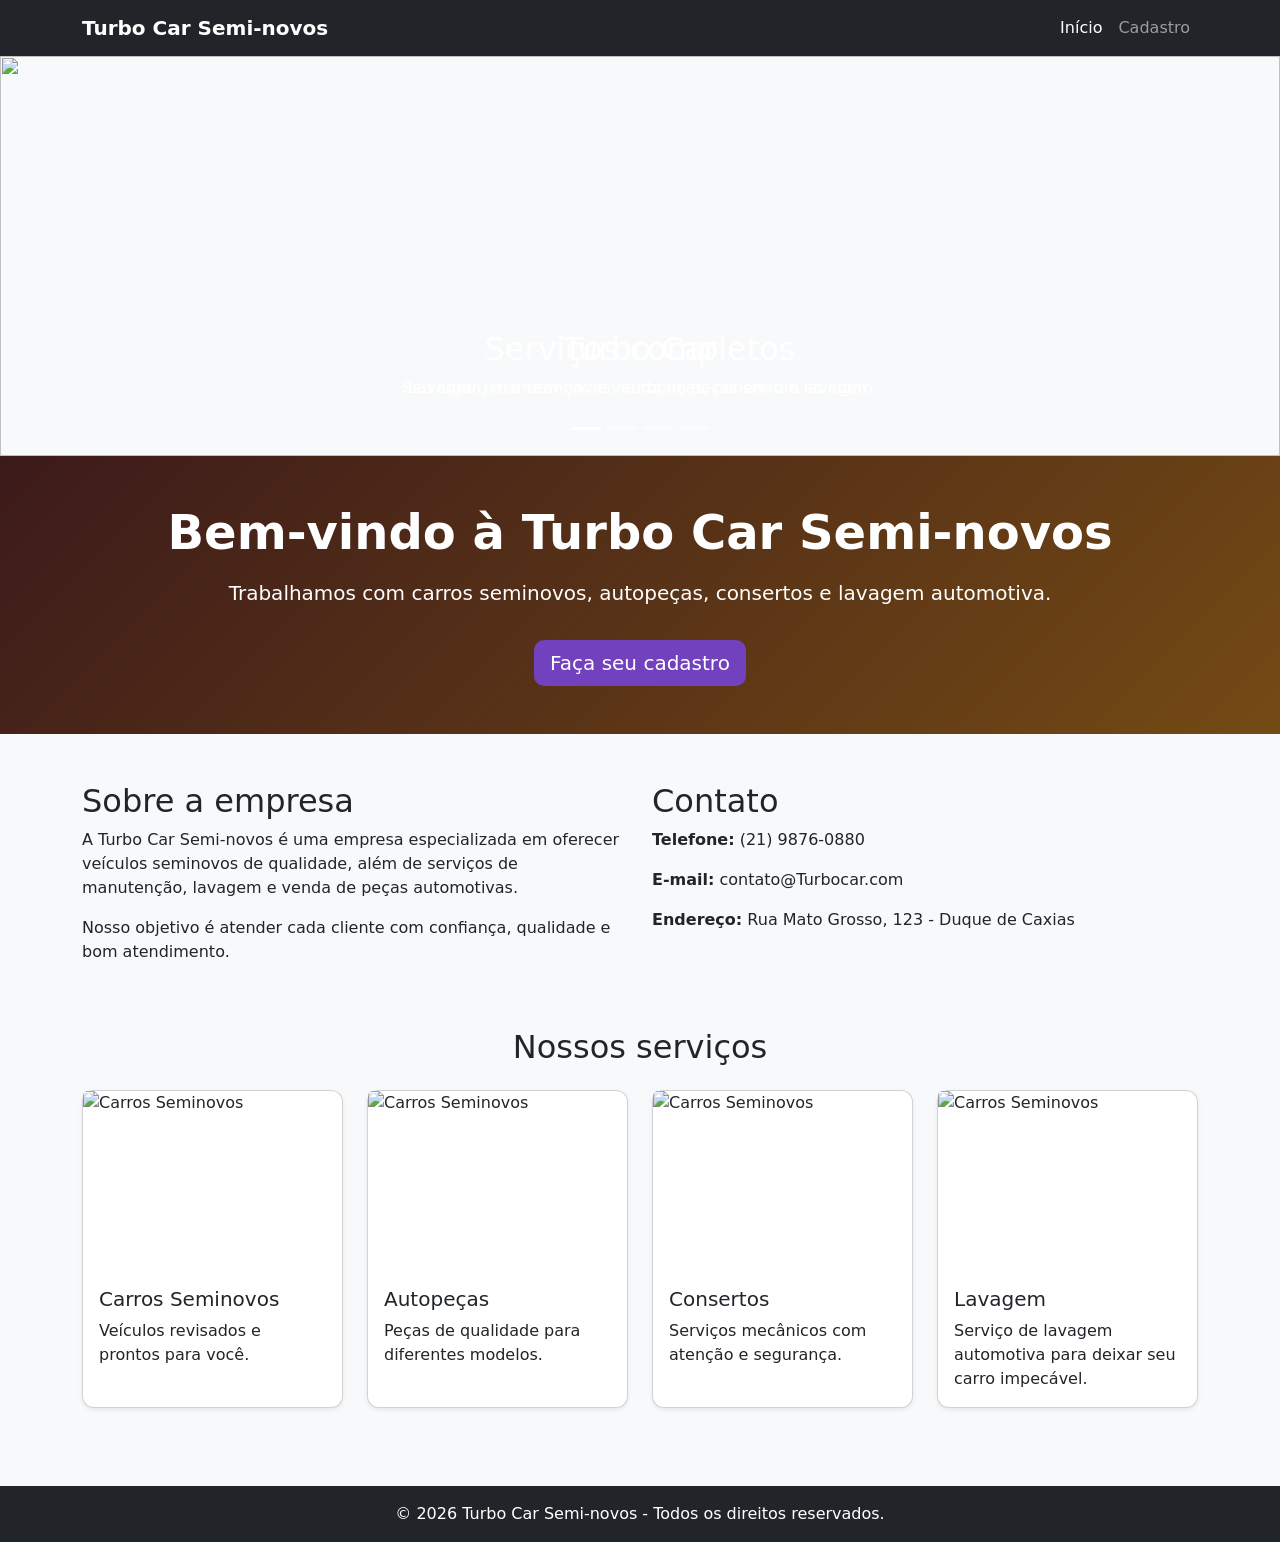
==== index.html @ 212078bf "Add files via upload" ====
<!doctype html>
<html lang="pt-BR">
<head>
  <meta charset="UTF-8">
  <meta name="viewport" content="width=device-width, initial-scale=1">
  <title>Turbo Car Semi-novos</title>

  <!-- Bootstrap CSS -->
  <link href="https://cdn.jsdelivr.net/npm/bootstrap@5.3.8/dist/css/bootstrap.min.css" rel="stylesheet">

  <!-- Seu CSS -->
  <link rel="stylesheet" href="style.css">
</head>
<body>

  <!-- Navbar -->
  <nav class="navbar navbar-expand-lg navbar-dark bg-dark">
    <div class="container">
      <a class="navbar-brand fw-bold" href="index.html">Turbo Car Semi-novos</a>

      <button class="navbar-toggler" type="button" data-bs-toggle="collapse" data-bs-target="#menu">
        <span class="navbar-toggler-icon"></span>
      </button>

      <div class="collapse navbar-collapse" id="menu">
        <ul class="navbar-nav ms-auto">
          <li class="nav-item">
            <a class="nav-link active" href="index.html">Início</a>
          </li>
          <li class="nav-item">
            <a class="nav-link" href="cadastro.html">Cadastro</a>
          </li>
        </ul>
      </div>
    </div>
  </nav>
<div id="carouselExample" class="carousel slide" data-bs-ride="carousel">

  <!-- Indicadores (bolinhas embaixo) -->
  <div class="carousel-indicators">
    <button type="button" data-bs-target="#carouselExample" data-bs-slide-to="0" class="active"></button>
    <button type="button" data-bs-target="#carouselExample" data-bs-slide-to="1"></button>
    <button type="button" data-bs-target="#carouselExample" data-bs-slide-to="2"></button>
    <button type="button" data-bs-target="#carouselExample" data-bs-slide-to="3"></button>
    
  </div>

  <!-- Imagens -->
  <div class="carousel-inner">

    <!-- IMAGEM 1 -->
    <div class="carousel-item active">
      <img src="img1_files/sala.png" class="d-block w-100" style="height: 400px; object-fit: cover;">
       <div class="carousel-caption">
 <h2>Turbo Car</h2>
 <p>Seu lugar para seminovos, autopeças, conserto e lavagem.</p>
 </div>
    </div>

    <!-- IMAGEM 2 -->
    <div class="carousel-item">
      <img src="img1_files/cons.png" class="d-block w-100" style="height: 400px; object-fit: cover;">
       <div class="carousel-caption">
 <h2>Atendimento de qualidade</h2>
 <p>Ambiente preparado para receber nossos clientes com conforto.</p>
 </div>
    </div>

     <!-- IMAGEM 3 -->
    <div class="carousel-item active">
      <img src="img1_files/auto.png" class="d-block w-100" style="height: 400px; object-fit: cover;">
       <div class="carousel-caption">
 <h2>Serviços completos</h2>
 <p>Lavagem, manutenção e venda de peças em um só lugar.</p>
 </div>
    </div>

    <!-- IMAGEM 4 -->
    <div class="carousel-item">
      <img src="img1_files/lav.png" class="d-block w-100" style="height: 400px; object-fit: cover;">
       <div class="carousel-caption">
 <h2>Serviço seguro</h2>
 <p>Transparência e segurança em cada negociação</p>
 </div>
    </div>

  </div>

  <!-- Setas -->
  <button class="carousel-control-prev" type="button" data-bs-target="#carouselExample" data-bs-slide="prev">
    <span class="carousel-control-prev-icon"></span>
  </button>

  <button class="carousel-control-next" type="button" data-bs-target="#carouselExample" data-bs-slide="next">
    <span class="carousel-control-next-icon"></span>
  </button>

</div>
  <!-- Apresentação -->
  <section class="hero text-center py-5">
    <div class="container">
      <h1 class="display-5 fw-bold">Bem-vindo à Turbo Car Semi-novos</h1>
      <p class="lead mt-3">
        Trabalhamos com carros seminovos, autopeças, consertos e lavagem automotiva.
      </p>
      <a href="cadastro.html" class="btn btn-primary btn-lg mt-3">Faça seu cadastro</a>
    </div>
  </section>

  <!-- Sobre a empresa -->
  <section class="container py-5">
    <div class="row">
      <div class="col-md-6">
        <h2>Sobre a empresa</h2>
        <p>
          A Turbo Car Semi-novos é uma empresa especializada em oferecer
          veículos seminovos de qualidade, além de serviços de manutenção,
          lavagem e venda de peças automotivas.
        </p>
        <p>
          Nosso objetivo é atender cada cliente com confiança, qualidade e bom atendimento.
        </p>
      </div>

      <div class="col-md-6">
        <h2>Contato</h2>
        <p><strong>Telefone:</strong> (21) 9876-0880</p>
        <p><strong>E-mail:</strong> contato@Turbocar.com</p>
        <p><strong>Endereço:</strong> Rua Mato Grosso, 123 - Duque de Caxias</p>
      </div>
    </div>
  </section>

  <!-- Serviços -->
  <section class="container pb-5">
    <h2 class="text-center mb-4">Nossos serviços</h2>

    <div class="row g-4">
      <div class="col-md-6 col-lg-3">
        <div class="card h-100 shadow-sm">
           <!-- IMAGEM -->
 <img src="img1_files/img1.webp" class="card-img-top" alt="Carros Seminovos">

 <div class="card-body">
 <h5 class="card-title">Carros Seminovos</h5>
 <p class="card-text">Veículos revisados e prontos para você.</p>
 </div>

 </div>
</div>

      <div class="col-md-6 col-lg-3">
        <div class="card h-100 shadow-sm">
          <!-- IMAGEM -->
 <img src="img1_files/img2.jpg" class="card-img-top" alt="Carros Seminovos">

 <div class="card-body">
 <h5 class="card-title">Autopeças</h5>
 <p class="card-text">Peças de qualidade para diferentes modelos.</p>
 </div>

 </div>
</div>

      <div class="col-md-6 col-lg-3">
        <div class="card h-100 shadow-sm">
           <!-- IMAGEM -->
 <img src="img1_files/img4.webp" class="card-img-top" alt="Carros Seminovos">

 <div class="card-body">
 <h5 class="card-title">Consertos</h5>
 <p class="card-text">Serviços mecânicos com atenção e segurança.</p>
 </div>

 </div>
</div>

      <div class="col-md-6 col-lg-3">
        <div class="card h-100 shadow-sm">
          <!-- IMAGEM -->
 <img src="img1_files/img3.webp" class="card-img-top" alt="Carros Seminovos">

 <div class="card-body">
 <h5 class="card-title">Lavagem</h5>
 <p class="card-text">Serviço de lavagem automotiva para deixar seu carro impecável.</p>
 </div>

 </div>
</div>
    </div>
  </section>

  <!-- Rodapé -->
  <footer class="bg-dark text-white text-center py-3">
    <p class="mb-0">© 2026 Turbo Car Semi-novos - Todos os direitos reservados.</p>
  </footer>

  <!-- Bootstrap JS -->
  <script src="https://cdn.jsdelivr.net/npm/bootstrap@5.3.8/dist/js/bootstrap.bundle.min.js"></script>
</body>
</html>
---- style.css ----
body {
  background-color: #f8f9fa;
}

.hero {
  background: linear-gradient(135deg, #3c1a1a, #744a14);
  color: rgb(255, 255, 255);
}

h1, h2, h5 {
  font-family: system-ui, -apple-system, BlinkMacSystemFont, 'Segoe UI', Roboto, Oxygen, Ubuntu, Cantarell, 'Open Sans', 'Helvetica Neue', sans-serif;
}

.card {
  border-radius: 12px;
}

.btn-primary {
  border-radius: 10px;
}

footer {
  margin-top: 30px;
}

.card-img-top {
  height: 180px;
  object-fit: cover;
}

.btn-primary {
  background-color: #7241bd;
  border: none;
}

.btn-primary:hover {
  background-color: #1a054e;
}
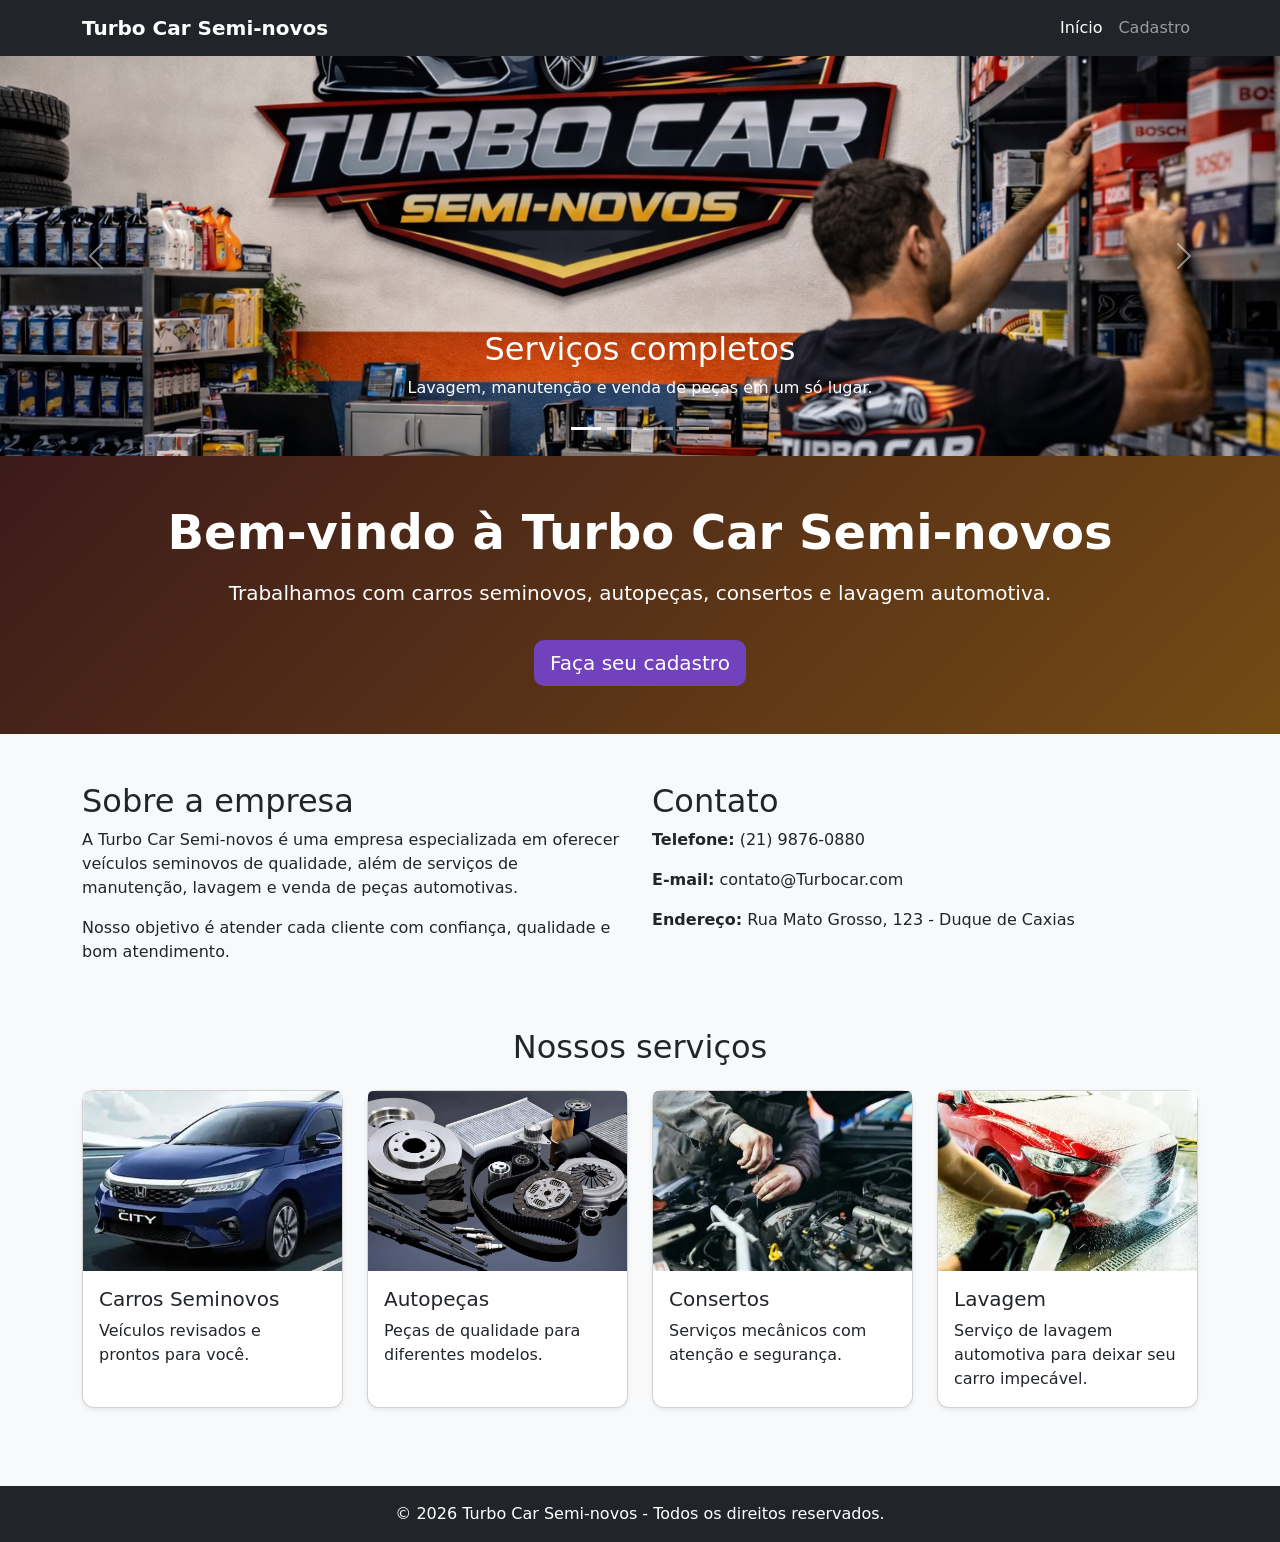
==== commit b9b95655: "Add files via upload" ====
--- a/index.html
+++ b/index.html
@@ -50,7 +50,7 @@
 
     <!-- IMAGEM 1 -->
     <div class="carousel-item active">
-      <img src="img1_files/sala.png" class="d-block w-100" style="height: 400px; object-fit: cover;">
+      <img src="imagens/sala.png" class="d-block w-100" style="height: 400px; object-fit: cover;">
        <div class="carousel-caption">
  <h2>Turbo Car</h2>
  <p>Seu lugar para seminovos, autopeças, conserto e lavagem.</p>
@@ -59,7 +59,7 @@
 
     <!-- IMAGEM 2 -->
     <div class="carousel-item">
-      <img src="img1_files/cons.png" class="d-block w-100" style="height: 400px; object-fit: cover;">
+      <img src="imagens/cons.png" class="d-block w-100" style="height: 400px; object-fit: cover;">
        <div class="carousel-caption">
  <h2>Atendimento de qualidade</h2>
  <p>Ambiente preparado para receber nossos clientes com conforto.</p>
@@ -68,7 +68,7 @@
 
      <!-- IMAGEM 3 -->
     <div class="carousel-item active">
-      <img src="img1_files/auto.png" class="d-block w-100" style="height: 400px; object-fit: cover;">
+      <img src="imagens/auto.png" class="d-block w-100" style="height: 400px; object-fit: cover;">
        <div class="carousel-caption">
  <h2>Serviços completos</h2>
  <p>Lavagem, manutenção e venda de peças em um só lugar.</p>
@@ -77,7 +77,7 @@
 
     <!-- IMAGEM 4 -->
     <div class="carousel-item">
-      <img src="img1_files/lav.png" class="d-block w-100" style="height: 400px; object-fit: cover;">
+      <img src="imagens/lav.png" class="d-block w-100" style="height: 400px; object-fit: cover;">
        <div class="carousel-caption">
  <h2>Serviço seguro</h2>
  <p>Transparência e segurança em cada negociação</p>
@@ -139,7 +139,7 @@
       <div class="col-md-6 col-lg-3">
         <div class="card h-100 shadow-sm">
            <!-- IMAGEM -->
- <img src="img1_files/img1.webp" class="card-img-top" alt="Carros Seminovos">
+ <img src="imagens/img1.webp" class="card-img-top" alt="Carros Seminovos">
 
  <div class="card-body">
  <h5 class="card-title">Carros Seminovos</h5>
@@ -152,7 +152,7 @@
       <div class="col-md-6 col-lg-3">
         <div class="card h-100 shadow-sm">
           <!-- IMAGEM -->
- <img src="img1_files/img2.jpg" class="card-img-top" alt="Carros Seminovos">
+ <img src="imagens/img2.jpg" class="card-img-top" alt="Carros Seminovos">
 
  <div class="card-body">
  <h5 class="card-title">Autopeças</h5>
@@ -165,7 +165,7 @@
       <div class="col-md-6 col-lg-3">
         <div class="card h-100 shadow-sm">
            <!-- IMAGEM -->
- <img src="img1_files/img4.webp" class="card-img-top" alt="Carros Seminovos">
+ <img src="imagens/img4.webp" class="card-img-top" alt="Carros Seminovos">
 
  <div class="card-body">
  <h5 class="card-title">Consertos</h5>
@@ -178,7 +178,7 @@
       <div class="col-md-6 col-lg-3">
         <div class="card h-100 shadow-sm">
           <!-- IMAGEM -->
- <img src="img1_files/img3.webp" class="card-img-top" alt="Carros Seminovos">
+ <img src="imagens/img3.webp" class="card-img-top" alt="Carros Seminovos">
 
  <div class="card-body">
  <h5 class="card-title">Lavagem</h5>
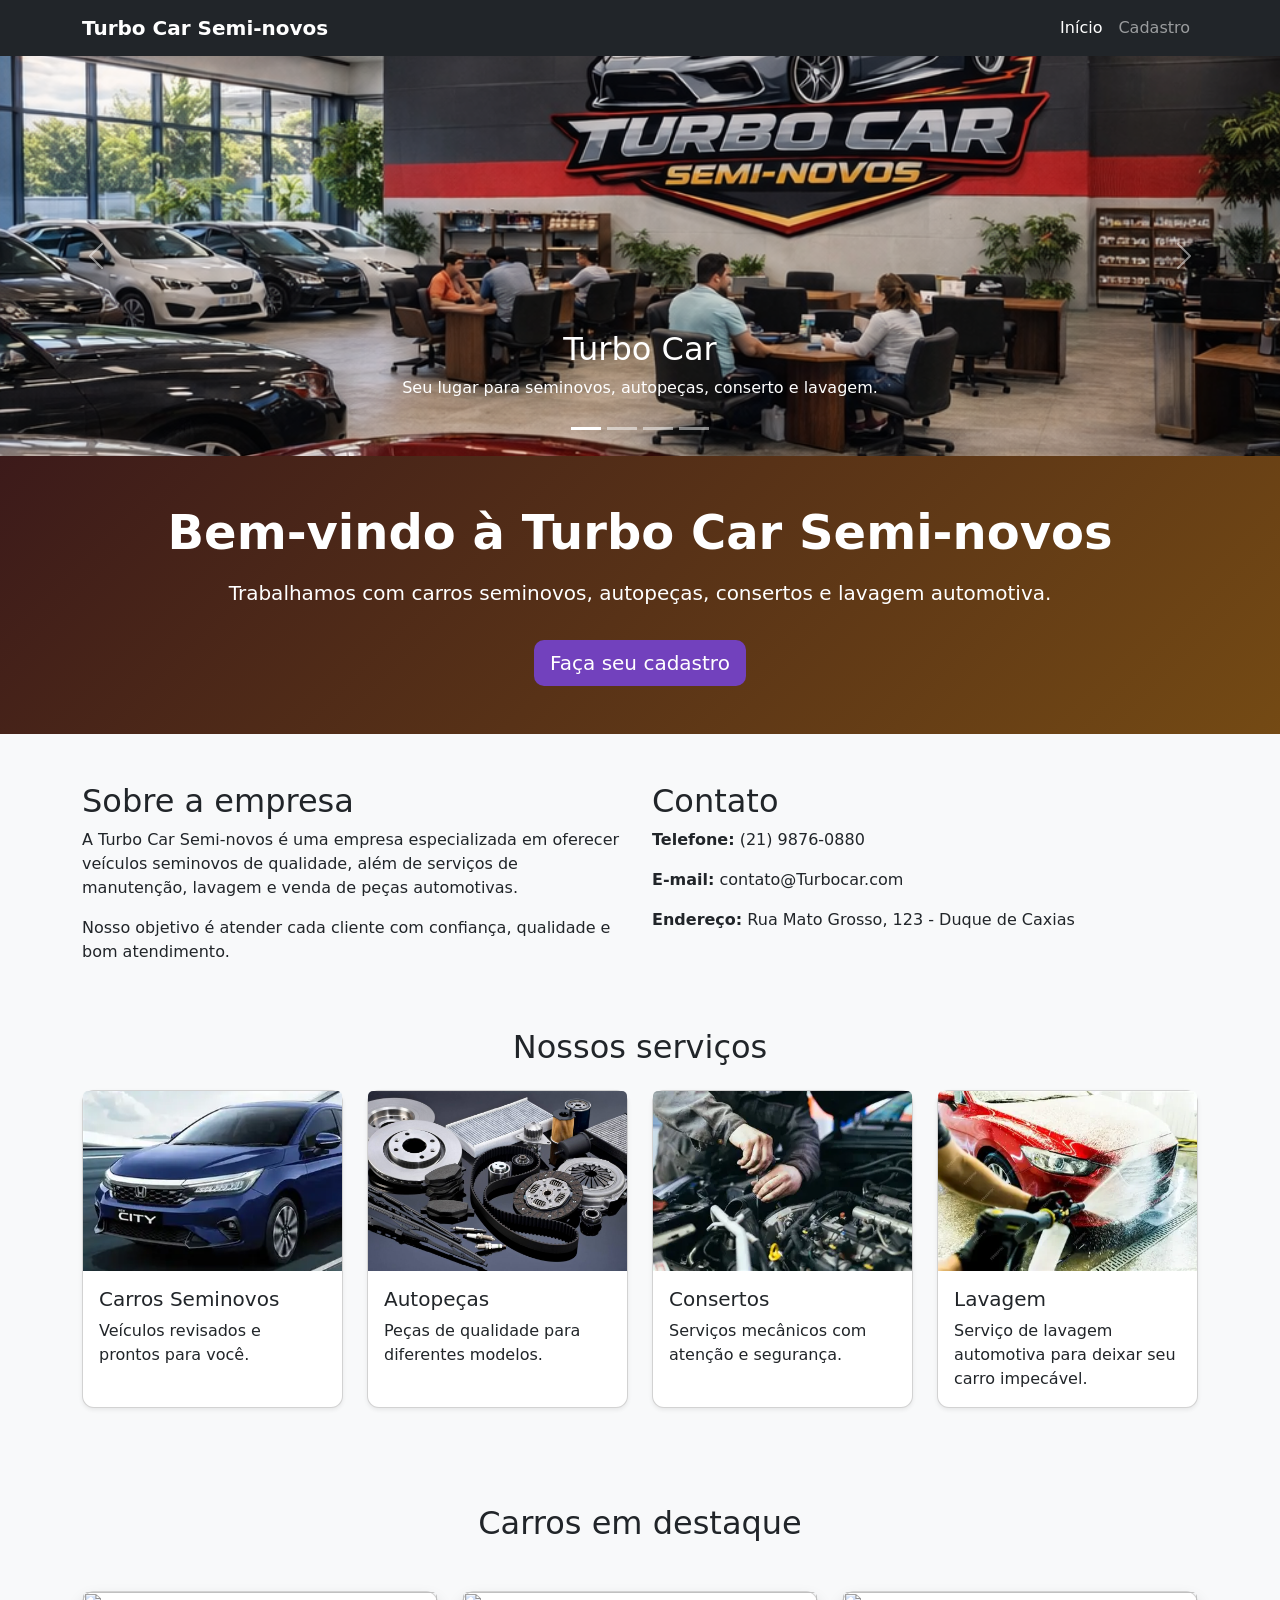
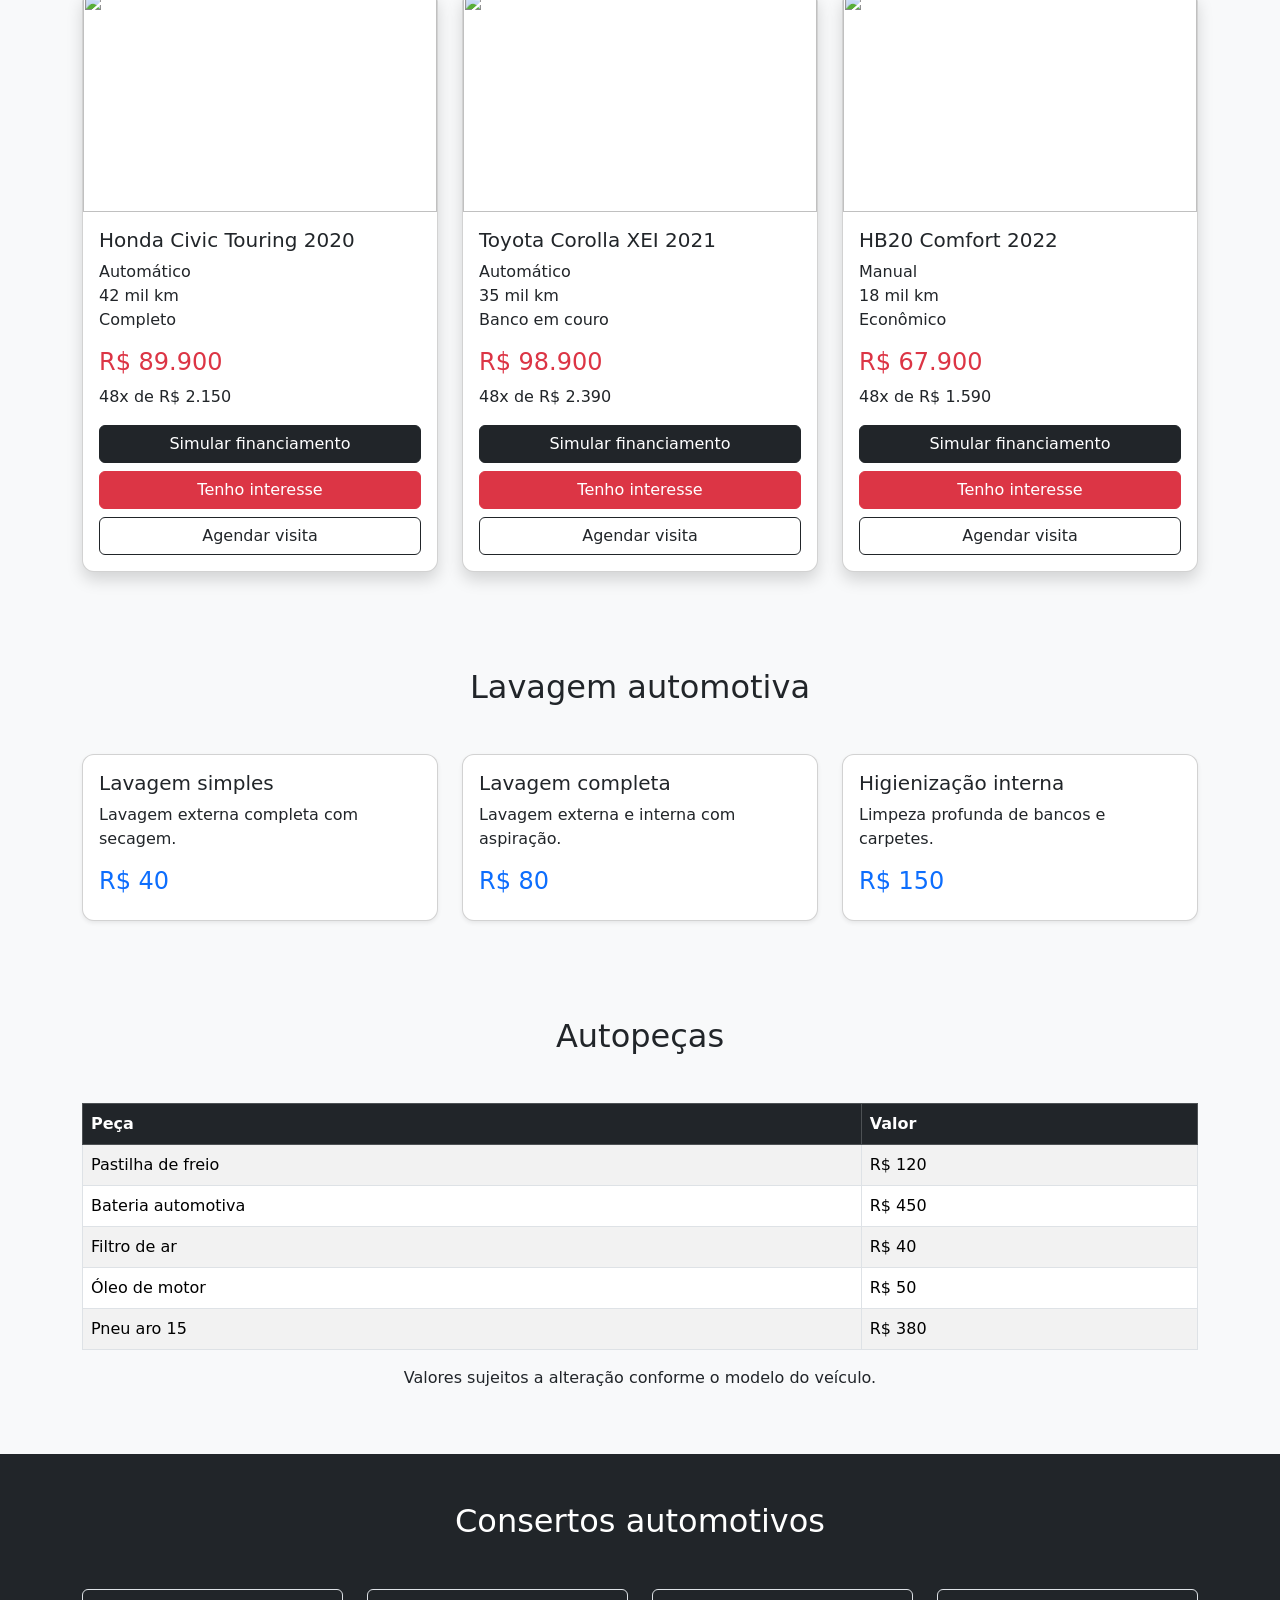
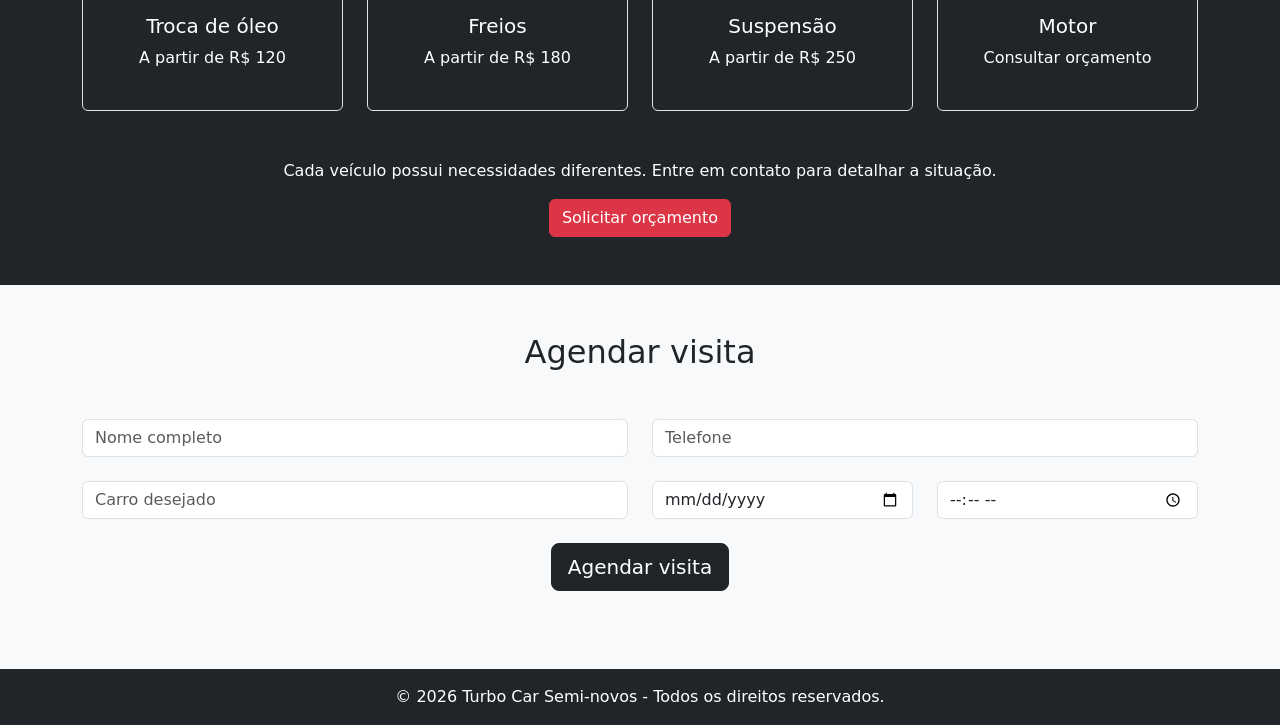
==== commit 0d65e8bf: "Add files via upload" ====
--- a/index.html
+++ b/index.html
@@ -5,6 +5,8 @@
   <meta name="viewport" content="width=device-width, initial-scale=1">
   <title>Turbo Car Semi-novos</title>
 
+  <link rel="icon" type="image/png" href="imagens/logo.png">
+
   <!-- Bootstrap CSS -->
   <link href="https://cdn.jsdelivr.net/npm/bootstrap@5.3.8/dist/css/bootstrap.min.css" rel="stylesheet">
 
@@ -16,7 +18,7 @@
   <!-- Navbar -->
   <nav class="navbar navbar-expand-lg navbar-dark bg-dark">
     <div class="container">
-      <a class="navbar-brand fw-bold" href="index.html">Turbo Car Semi-novos</a>
+      <a class="navbar-brand fw-bold" href="index.html">Turbo Car Semi-novos </a>
 
       <button class="navbar-toggler" type="button" data-bs-toggle="collapse" data-bs-target="#menu">
         <span class="navbar-toggler-icon"></span>
@@ -34,59 +36,52 @@
       </div>
     </div>
   </nav>
+
 <div id="carouselExample" class="carousel slide" data-bs-ride="carousel">
 
-  <!-- Indicadores (bolinhas embaixo) -->
   <div class="carousel-indicators">
     <button type="button" data-bs-target="#carouselExample" data-bs-slide-to="0" class="active"></button>
     <button type="button" data-bs-target="#carouselExample" data-bs-slide-to="1"></button>
     <button type="button" data-bs-target="#carouselExample" data-bs-slide-to="2"></button>
     <button type="button" data-bs-target="#carouselExample" data-bs-slide-to="3"></button>
-    
   </div>
 
-  <!-- Imagens -->
   <div class="carousel-inner">
 
-    <!-- IMAGEM 1 -->
     <div class="carousel-item active">
       <img src="imagens/sala.png" class="d-block w-100" style="height: 400px; object-fit: cover;">
-       <div class="carousel-caption">
- <h2>Turbo Car</h2>
- <p>Seu lugar para seminovos, autopeças, conserto e lavagem.</p>
- </div>
+      <div class="carousel-caption">
+        <h2>Turbo Car</h2>
+        <p>Seu lugar para seminovos, autopeças, conserto e lavagem.</p>
+      </div>
     </div>
 
-    <!-- IMAGEM 2 -->
     <div class="carousel-item">
       <img src="imagens/cons.png" class="d-block w-100" style="height: 400px; object-fit: cover;">
-       <div class="carousel-caption">
- <h2>Atendimento de qualidade</h2>
- <p>Ambiente preparado para receber nossos clientes com conforto.</p>
- </div>
+      <div class="carousel-caption">
+        <h2>Atendimento de qualidade</h2>
+        <p>Ambiente preparado para receber nossos clientes com conforto.</p>
+      </div>
     </div>
 
-     <!-- IMAGEM 3 -->
-    <div class="carousel-item active">
+    <div class="carousel-item">
       <img src="imagens/auto.png" class="d-block w-100" style="height: 400px; object-fit: cover;">
-       <div class="carousel-caption">
- <h2>Serviços completos</h2>
- <p>Lavagem, manutenção e venda de peças em um só lugar.</p>
- </div>
+      <div class="carousel-caption">
+        <h2>Serviços completos</h2>
+        <p>Lavagem, manutenção e venda de peças em um só lugar.</p>
+      </div>
     </div>
 
-    <!-- IMAGEM 4 -->
     <div class="carousel-item">
       <img src="imagens/lav.png" class="d-block w-100" style="height: 400px; object-fit: cover;">
-       <div class="carousel-caption">
- <h2>Serviço seguro</h2>
- <p>Transparência e segurança em cada negociação</p>
- </div>
+      <div class="carousel-caption">
+        <h2>Serviço seguro</h2>
+        <p>Transparência e segurança em cada negociação</p>
+      </div>
     </div>
 
   </div>
 
-  <!-- Setas -->
   <button class="carousel-control-prev" type="button" data-bs-target="#carouselExample" data-bs-slide="prev">
     <span class="carousel-control-prev-icon"></span>
   </button>
@@ -96,6 +91,7 @@
   </button>
 
 </div>
+
   <!-- Apresentação -->
   <section class="hero text-center py-5">
     <div class="container">
@@ -136,66 +132,584 @@
     <h2 class="text-center mb-4">Nossos serviços</h2>
 
     <div class="row g-4">
+
       <div class="col-md-6 col-lg-3">
-        <div class="card h-100 shadow-sm">
-           <!-- IMAGEM -->
- <img src="imagens/img1.webp" class="card-img-top" alt="Carros Seminovos">
-
- <div class="card-body">
- <h5 class="card-title">Carros Seminovos</h5>
- <p class="card-text">Veículos revisados e prontos para você.</p>
- </div>
-
- </div>
-</div>
+        <a href="#carros" class="text-decoration-none text-dark">
+          <div class="card h-100 shadow-sm">
+            <img src="imagens/img1.webp" class="card-img-top" alt="Carros Seminovos">
+            <div class="card-body">
+              <h5 class="card-title">Carros Seminovos</h5>
+              <p class="card-text">Veículos revisados e prontos para você.</p>
+            </div>
+          </div>
+        </a>
+      </div>
 
       <div class="col-md-6 col-lg-3">
-        <div class="card h-100 shadow-sm">
-          <!-- IMAGEM -->
- <img src="imagens/img2.jpg" class="card-img-top" alt="Carros Seminovos">
-
- <div class="card-body">
- <h5 class="card-title">Autopeças</h5>
- <p class="card-text">Peças de qualidade para diferentes modelos.</p>
- </div>
-
- </div>
-</div>
+        <a href="#autopecas" class="text-decoration-none text-dark">
+          <div class="card h-100 shadow-sm">
+            <img src="imagens/img2.jpg" class="card-img-top" alt="Autopeças">
+            <div class="card-body">
+              <h5 class="card-title">Autopeças</h5>
+              <p class="card-text">Peças de qualidade para diferentes modelos.</p>
+            </div>
+          </div>
+        </a>
+      </div>
 
       <div class="col-md-6 col-lg-3">
-        <div class="card h-100 shadow-sm">
-           <!-- IMAGEM -->
- <img src="imagens/img4.webp" class="card-img-top" alt="Carros Seminovos">
-
- <div class="card-body">
- <h5 class="card-title">Consertos</h5>
- <p class="card-text">Serviços mecânicos com atenção e segurança.</p>
- </div>
-
- </div>
-</div>
+        <a href="#consertos" class="text-decoration-none text-dark">
+          <div class="card h-100 shadow-sm">
+            <img src="imagens/img4.webp" class="card-img-top" alt="Consertos">
+            <div class="card-body">
+              <h5 class="card-title">Consertos</h5>
+              <p class="card-text">Serviços mecânicos com atenção e segurança.</p>
+            </div>
+          </div>
+        </a>
+      </div>
 
       <div class="col-md-6 col-lg-3">
-        <div class="card h-100 shadow-sm">
-          <!-- IMAGEM -->
- <img src="imagens/img3.webp" class="card-img-top" alt="Carros Seminovos">
-
- <div class="card-body">
- <h5 class="card-title">Lavagem</h5>
- <p class="card-text">Serviço de lavagem automotiva para deixar seu carro impecável.</p>
- </div>
-
- </div>
-</div>
+        <a href="#lavagem" class="text-decoration-none text-dark">
+          <div class="card h-100 shadow-sm">
+            <img src="imagens/img3.webp" class="card-img-top" alt="Lavagem">
+            <div class="card-body">
+              <h5 class="card-title">Lavagem</h5>
+              <p class="card-text">Serviço de lavagem automotiva para deixar seu carro impecável.</p>
+            </div>
+          </div>
+        </a>
+      </div>
+
     </div>
   </section>
+
+<!-- Catálogo de carros -->
+<section id="carros" class="container py-5">
+<h2 class="text-center mb-5">Carros em destaque</h2>
+
+<div class="row g-4">
+
+<div class="col-md-6 col-lg-4">
+<div class="card h-100 shadow">
+<img src="imagens/civic.png"
+class="card-img-top"
+style="height: 220px; object-fit: cover;">
+
+<div class="card-body">
+<h5>Honda Civic Touring 2020</h5>
+
+<p>
+Automático<br>
+42 mil km<br>
+Completo
+</p>
+
+<h4 class="text-danger">R$ 89.900</h4>
+
+<p>48x de R$ 2.150</p>
+
+<button class="btn btn-dark w-100 mb-2"
+data-bs-toggle="modal"
+data-bs-target="#financiamentoModal"
+onclick="mudarTitulo('Solicitação de financiamento')">
+Simular financiamento
+</button>
+
+<button class="btn btn-danger w-100 mb-2"
+data-bs-toggle="modal"
+data-bs-target="#financiamentoModal"
+onclick="mudarTitulo('Solicitação de financiamento')">
+Tenho interesse
+</button>
+
+<a href="#agendamento" class="btn btn-outline-dark w-100">
+Agendar visita
+</a>
+
+</div>
+</div>
+</div>
+
+<div class="col-md-6 col-lg-4">
+<div class="card h-100 shadow">
+<img src="imagens/corolla.png"
+class="card-img-top"
+style="height: 220px; object-fit: cover;">
+
+<div class="card-body">
+<h5>Toyota Corolla XEI 2021</h5>
+
+<p>
+Automático<br>
+35 mil km<br>
+Banco em couro
+</p>
+
+<h4 class="text-danger">R$ 98.900</h4>
+
+<p>48x de R$ 2.390</p>
+
+<button class="btn btn-dark w-100 mb-2"
+data-bs-toggle="modal"
+data-bs-target="#financiamentoModal"
+onclick="mudarTitulo('Solicitação de financiamento')">
+Simular financiamento
+</button>
+
+<button class="btn btn-danger w-100 mb-2"
+data-bs-toggle="modal"
+data-bs-target="#financiamentoModal"
+onclick="mudarTitulo('Solicitação de financiamento')">
+Tenho interesse
+</button>
+
+<a href="#agendamento" class="btn btn-outline-dark w-100">
+Agendar visita
+</a>
+
+</div>
+</div>
+</div>
+
+<div class="col-md-6 col-lg-4">
+<div class="card h-100 shadow">
+<img src="imagens/hb20.png"
+class="card-img-top"
+style="height: 220px; object-fit: cover;">
+
+<div class="card-body">
+<h5>HB20 Comfort 2022</h5>
+
+<p>
+Manual<br>
+18 mil km<br>
+Econômico
+</p>
+
+<h4 class="text-danger">R$ 67.900</h4>
+
+<p>48x de R$ 1.590</p>
+
+<button class="btn btn-dark w-100 mb-2"
+data-bs-toggle="modal"
+data-bs-target="#financiamentoModal"
+onclick="mudarTitulo('Solicitação de financiamento')">
+Simular financiamento
+</button>
+
+<button class="btn btn-danger w-100 mb-2"
+data-bs-toggle="modal"
+data-bs-target="#financiamentoModal"
+onclick="mudarTitulo('Solicitação de financiamento')">
+Tenho interesse
+</button>
+
+<a href="#agendamento" class="btn btn-outline-dark w-100">
+Agendar visita
+</a>
+
+</div>
+</div>
+</div>
+
+</div>
+</section>
+
+<!-- Lavagem -->
+<section id="lavagem" class="bg-light py-5">
+<div class="container">
+
+<h2 class="text-center mb-5">Lavagem automotiva</h2>
+
+<div class="row g-4">
+
+<div class="col-md-4">
+<div class="card h-100 shadow-sm">
+<div class="card-body">
+
+<h5>Lavagem simples</h5>
+
+<p>
+Lavagem externa completa com secagem.
+</p>
+
+<h4 class="text-primary">R$ 40</h4>
+
+</div>
+</div>
+</div>
+
+<div class="col-md-4">
+<div class="card h-100 shadow-sm">
+<div class="card-body">
+
+<h5>Lavagem completa</h5>
+
+<p>
+Lavagem externa e interna com aspiração.
+</p>
+
+<h4 class="text-primary">R$ 80</h4>
+
+</div>
+</div>
+</div>
+
+<div class="col-md-4">
+<div class="card h-100 shadow-sm">
+<div class="card-body">
+
+<h5>Higienização interna</h5>
+
+<p>
+Limpeza profunda de bancos e carpetes.
+</p>
+
+<h4 class="text-primary">R$ 150</h4>
+
+</div>
+</div>
+</div>
+
+</div>
+</div>
+</section>
+
+<!-- Autopeças -->
+<section id="autopecas" class="container py-5">
+
+<h2 class="text-center mb-5">Autopeças</h2>
+
+<div class="table-responsive">
+
+<table class="table table-striped table-bordered">
+
+<thead class="table-dark">
+
+<tr>
+<th>Peça</th>
+<th>Valor</th>
+</tr>
+
+</thead>
+
+<tbody>
+
+<tr>
+<td>Pastilha de freio</td>
+<td>R$ 120</td>
+</tr>
+
+<tr>
+<td>Bateria automotiva</td>
+<td>R$ 450</td>
+</tr>
+
+<tr>
+<td>Filtro de ar</td>
+<td>R$ 40</td>
+</tr>
+
+<tr>
+<td>Óleo de motor</td>
+<td>R$ 50</td>
+</tr>
+
+<tr>
+<td>Pneu aro 15</td>
+<td>R$ 380</td>
+</tr>
+
+</tbody>
+</table>
+
+</div>
+
+<p class="text-center">
+Valores sujeitos a alteração conforme o modelo do veículo.
+</p>
+
+</section>
+
+<!-- Consertos -->
+<section id="consertos" class="bg-dark text-white py-5">
+
+<div class="container">
+
+<h2 class="text-center mb-5">Consertos automotivos</h2>
+
+<div class="row text-center g-4">
+
+<div class="col-md-3">
+<div class="p-4 border rounded">
+<h5>Troca de óleo</h5>
+<p>A partir de R$ 120</p>
+</div>
+</div>
+
+<div class="col-md-3">
+<div class="p-4 border rounded">
+<h5>Freios</h5>
+<p>A partir de R$ 180</p>
+</div>
+</div>
+
+<div class="col-md-3">
+<div class="p-4 border rounded">
+<h5>Suspensão</h5>
+<p>A partir de R$ 250</p>
+</div>
+</div>
+
+<div class="col-md-3">
+<div class="p-4 border rounded">
+<h5>Motor</h5>
+<p>Consultar orçamento</p>
+</div>
+</div>
+
+</div>
+
+<div class="text-center mt-5">
+
+<p>
+Cada veículo possui necessidades diferentes.
+Entre em contato para detalhar a situação.
+</p>
+
+<button class="btn btn-danger"
+data-bs-toggle="modal"
+data-bs-target="#financiamentoModal"
+onclick="mudarTitulo('Solicitação de orçamento')">
+Solicitar orçamento
+</button>
+
+</div>
+
+</div>
+</section>
+
+<!-- Agendar visita -->
+<section id="agendamento" class="container py-5">
+
+<h2 class="text-center mb-5">Agendar visita</h2>
+
+<form id="formVisita" class="row g-4">
+<div class="col-md-6">
+<input type="text"
+class="form-control"
+placeholder="Nome completo" required>
+</div>
+
+<div class="col-md-6">
+<input type="tel"
+class="form-control"
+placeholder="Telefone" required>
+</div>
+
+<div class="col-md-6">
+<input type="text"
+class="form-control"
+placeholder="Carro desejado" required> 
+</div>
+
+<div class="col-md-3">
+<input type="date"
+class="form-control" required>
+</div>
+
+<div class="col-md-3">
+<input type="time"
+class="form-control" required>
+</div>
+
+<div class="col-12">
+
+<div id="mensagemVisita"
+class="alert alert-success d-none text-center"
+role="alert">
+
+Visita agendada com sucesso! Entraremos em contato para confirmar.
+
+</div>
+
+<div class="text-center">
+
+<button type="button"
+class="btn btn-dark btn-lg"
+onclick="agendarVisita()">
+
+Agendar visita
+
+</button>
+
+</div>
+
+</div>
+
+</form>
+
+</section>
 
   <!-- Rodapé -->
   <footer class="bg-dark text-white text-center py-3">
     <p class="mb-0">© 2026 Turbo Car Semi-novos - Todos os direitos reservados.</p>
   </footer>
 
-  <!-- Bootstrap JS -->
-  <script src="https://cdn.jsdelivr.net/npm/bootstrap@5.3.8/dist/js/bootstrap.bundle.min.js"></script>
+<!-- Modal -->
+<div class="modal fade"
+id="financiamentoModal"
+tabindex="-1">
+
+<div class="modal-dialog">
+
+<div class="modal-content">
+
+<div class="modal-header">
+
+<h5 class="modal-title" id="tituloModal">
+Solicitação de financiamento
+</h5>
+
+<button type="button"
+class="btn-close"
+data-bs-dismiss="modal">
+</button>
+
+</div>
+
+<div class="modal-body">
+<div id="mensagemSucesso" class="alert alert-success d-none" role="alert">
+Solicitação enviada com sucesso! A Turbo Car entrará em contato em breve.
+</div>
+
+<form id="formSolicitacao">
+  <div class="mb-3">
+<input type="text"
+class="form-control"
+placeholder="Nome completo" required>
+</div>
+
+<div class="mb-3">
+<input type="email"
+class="form-control"
+placeholder="E-mail" required>
+</div>
+
+<div class="mb-3">
+<input type="text"
+class="form-control"
+placeholder="CPF" required>
+</div>
+
+<div class="mb-3">
+<input type="text"
+class="form-control"
+placeholder="CEP" required>
+</div>
+
+<div class="mb-3">
+<input type="tel"
+class="form-control"
+placeholder="Telefone" required>
+</div>
+
+<div class="form-check">
+<input class="form-check-input"
+type="radio"
+name="contato">
+
+<label class="form-check-label">
+Prefiro contato via WhatsApp
+</label>
+</div>
+
+<div class="form-check mb-3">
+<input class="form-check-input"
+type="radio"
+name="contato">
+
+<label class="form-check-label">
+Prefiro contato via E-mail
+</label>
+</div>
+
+<a href="cadastro.html"
+class="btn btn-outline-primary w-100 mb-2">
+Prefiro fazer um cadastro completo
+</a>
+
+<button type="button" class="btn btn-dark w-100" onclick="enviarSolicitacao()">
+Enviar solicitação
+</button>
+
+</form>
+
+</div>
+</div>
+</div>
+</div>
+
+ <!-- Bootstrap JS -->
+<script src="https://cdn.jsdelivr.net/npm/bootstrap@5.3.8/dist/js/bootstrap.bundle.min.js"></script>
+
+<script>
+function mudarTitulo(texto){
+  document.getElementById("tituloModal").innerText = texto;
+}
+
+function enviarSolicitacao(){
+  var formulario = document.getElementById("formSolicitacao");
+
+  if(!formulario.checkValidity()){
+    formulario.reportValidity();
+    return;
+  }
+
+  document.getElementById("mensagemSucesso").classList.remove("d-none");
+
+  setTimeout(function(){
+    var modalElemento = document.getElementById("financiamentoModal");
+    var modal = bootstrap.Modal.getInstance(modalElemento);
+
+    if(modal){
+      modal.hide();
+    }
+
+    document.getElementById("mensagemSucesso").classList.add("d-none");
+    formulario.reset();
+
+    setTimeout(function(){
+      document.body.classList.remove("modal-open");
+      document.body.style.overflow = "auto";
+      document.body.style.paddingRight = "0px";
+
+      var fundos = document.querySelectorAll(".modal-backdrop");
+
+      fundos.forEach(function(fundo){
+        fundo.remove();
+      });
+    }, 500);
+
+  }, 2000);
+}
+
+function agendarVisita(){
+  var formulario = document.getElementById("formVisita");
+
+  if(!formulario.checkValidity()){
+    formulario.reportValidity();
+    return;
+  }
+
+  document.getElementById("mensagemVisita").classList.remove("d-none");
+
+  setTimeout(function(){
+    document.getElementById("mensagemVisita").classList.add("d-none");
+    formulario.reset();
+  }, 3000);
+}
+</script>
 </body>
 </html>
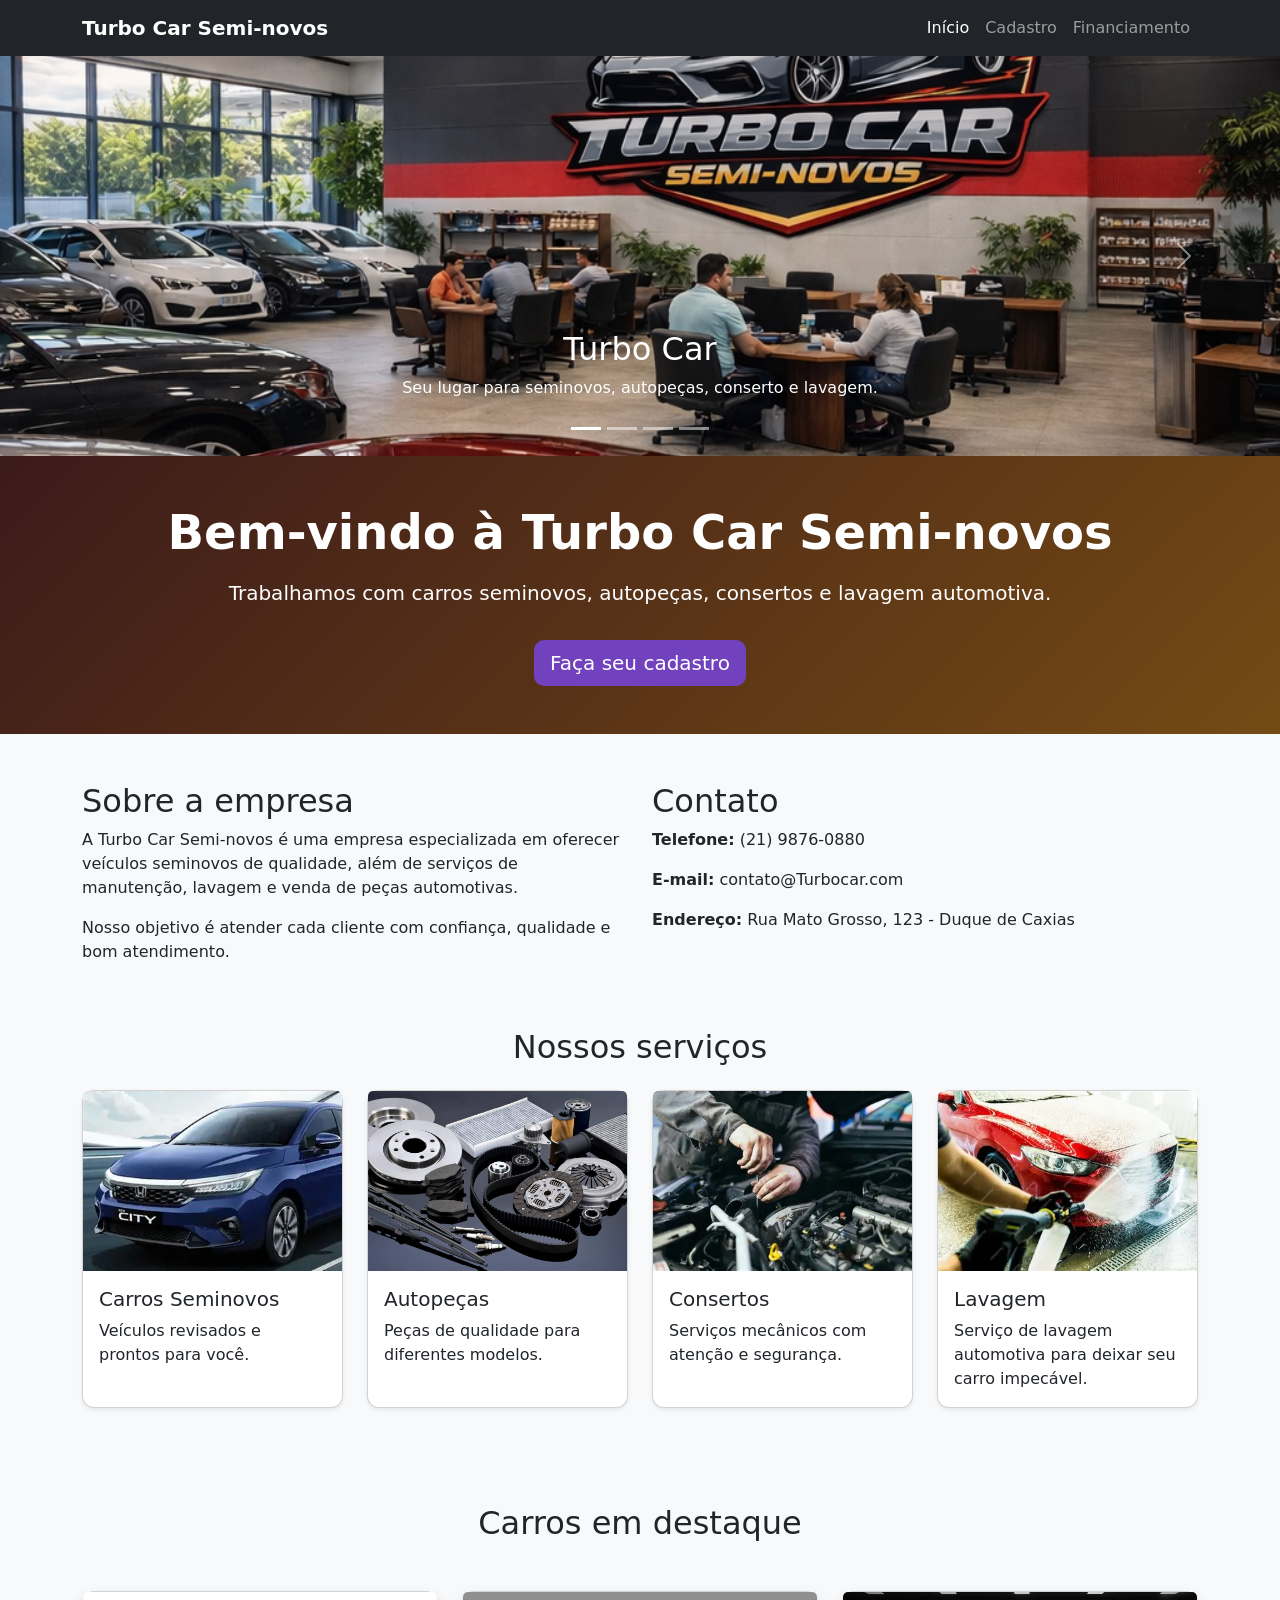
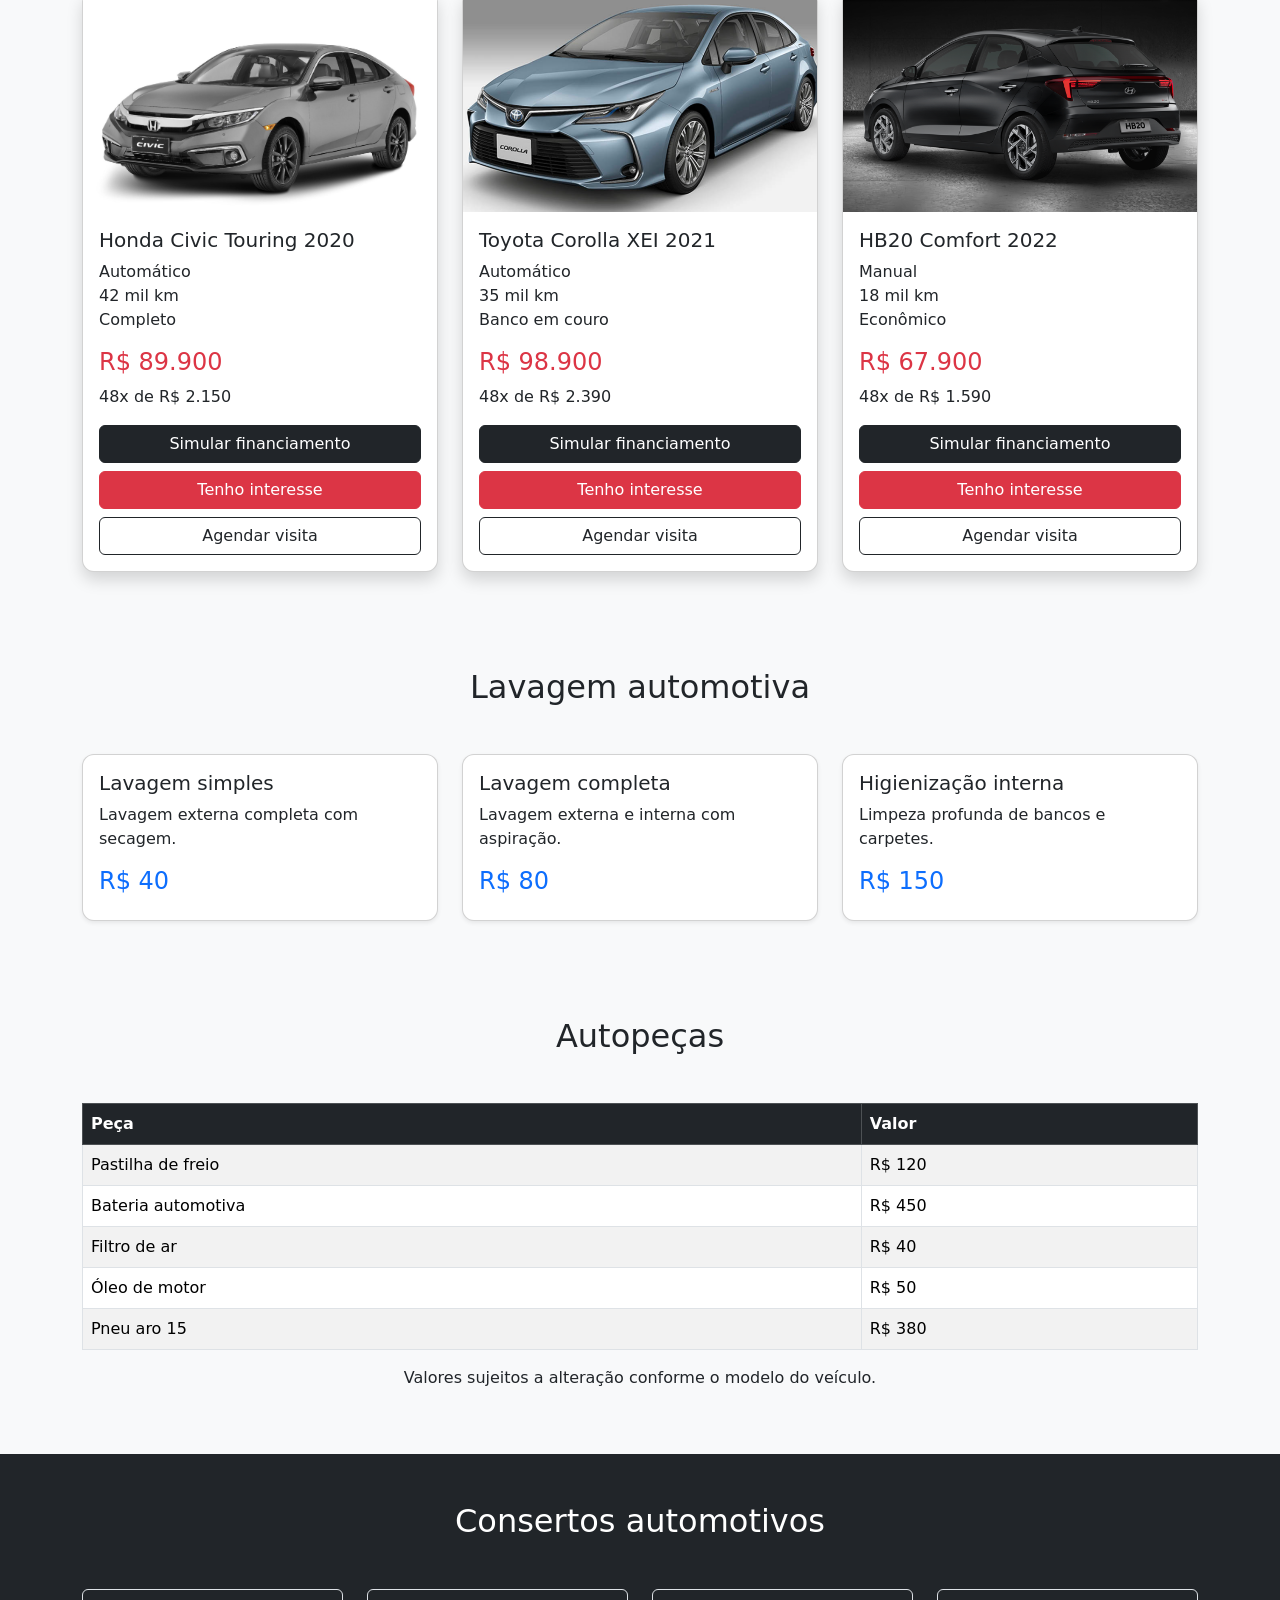
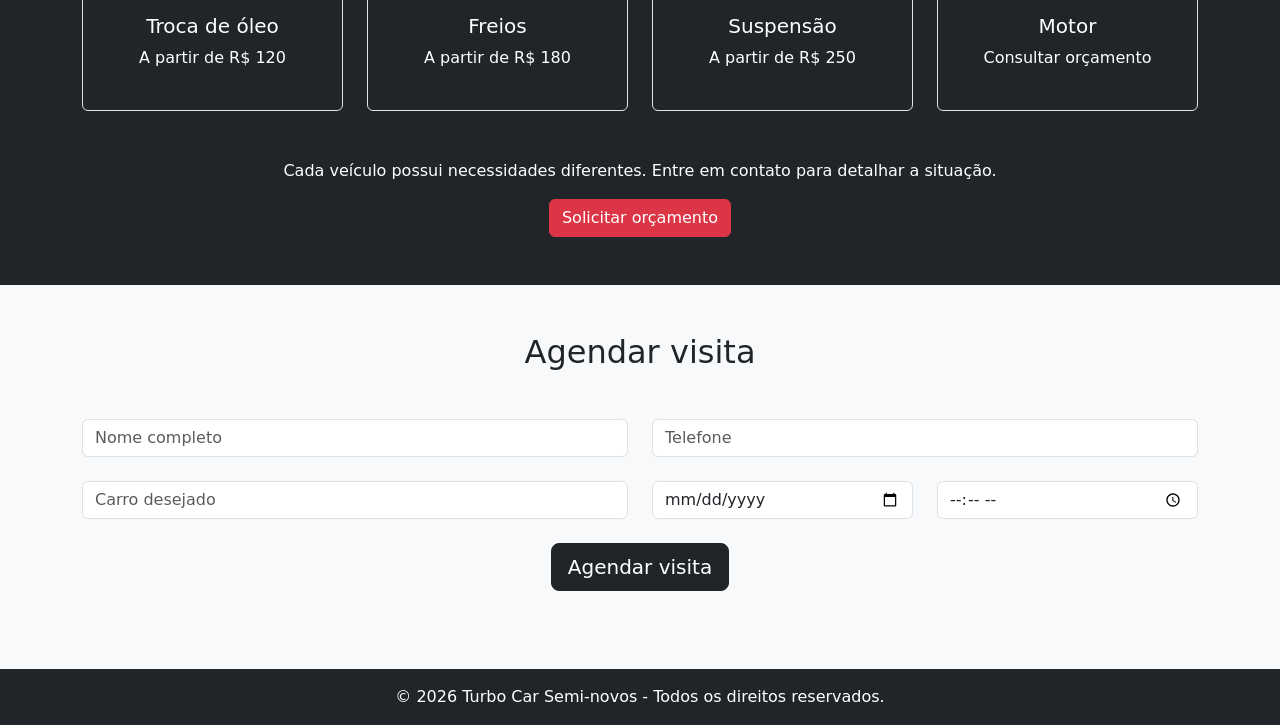
==== commit 916482b9: "Add files via upload" ====
--- a/index.html
+++ b/index.html
@@ -32,6 +32,9 @@
           <li class="nav-item">
             <a class="nav-link" href="cadastro.html">Cadastro</a>
           </li>
+          <li class="nav-item">
+    <a class="nav-link" href="financiamento.html">Financiamento</a>
+</li>
         </ul>
       </div>
     </div>
@@ -210,10 +213,8 @@
 <p>48x de R$ 2.150</p>
 
 <button class="btn btn-dark w-100 mb-2"
-data-bs-toggle="modal"
-data-bs-target="#financiamentoModal"
-onclick="mudarTitulo('Solicitação de financiamento')">
-Simular financiamento
+onclick="window.location.href='financiamento.html'">
+    Simular financiamento
 </button>
 
 <button class="btn btn-danger w-100 mb-2"
@@ -251,10 +252,8 @@
 <p>48x de R$ 2.390</p>
 
 <button class="btn btn-dark w-100 mb-2"
-data-bs-toggle="modal"
-data-bs-target="#financiamentoModal"
-onclick="mudarTitulo('Solicitação de financiamento')">
-Simular financiamento
+onclick="window.location.href='financiamento.html'">
+    Simular financiamento
 </button>
 
 <button class="btn btn-danger w-100 mb-2"
@@ -292,10 +291,8 @@
 <p>48x de R$ 1.590</p>
 
 <button class="btn btn-dark w-100 mb-2"
-data-bs-toggle="modal"
-data-bs-target="#financiamentoModal"
-onclick="mudarTitulo('Solicitação de financiamento')">
-Simular financiamento
+onclick="window.location.href='financiamento.html'">
+    Simular financiamento
 </button>
 
 <button class="btn btn-danger w-100 mb-2"
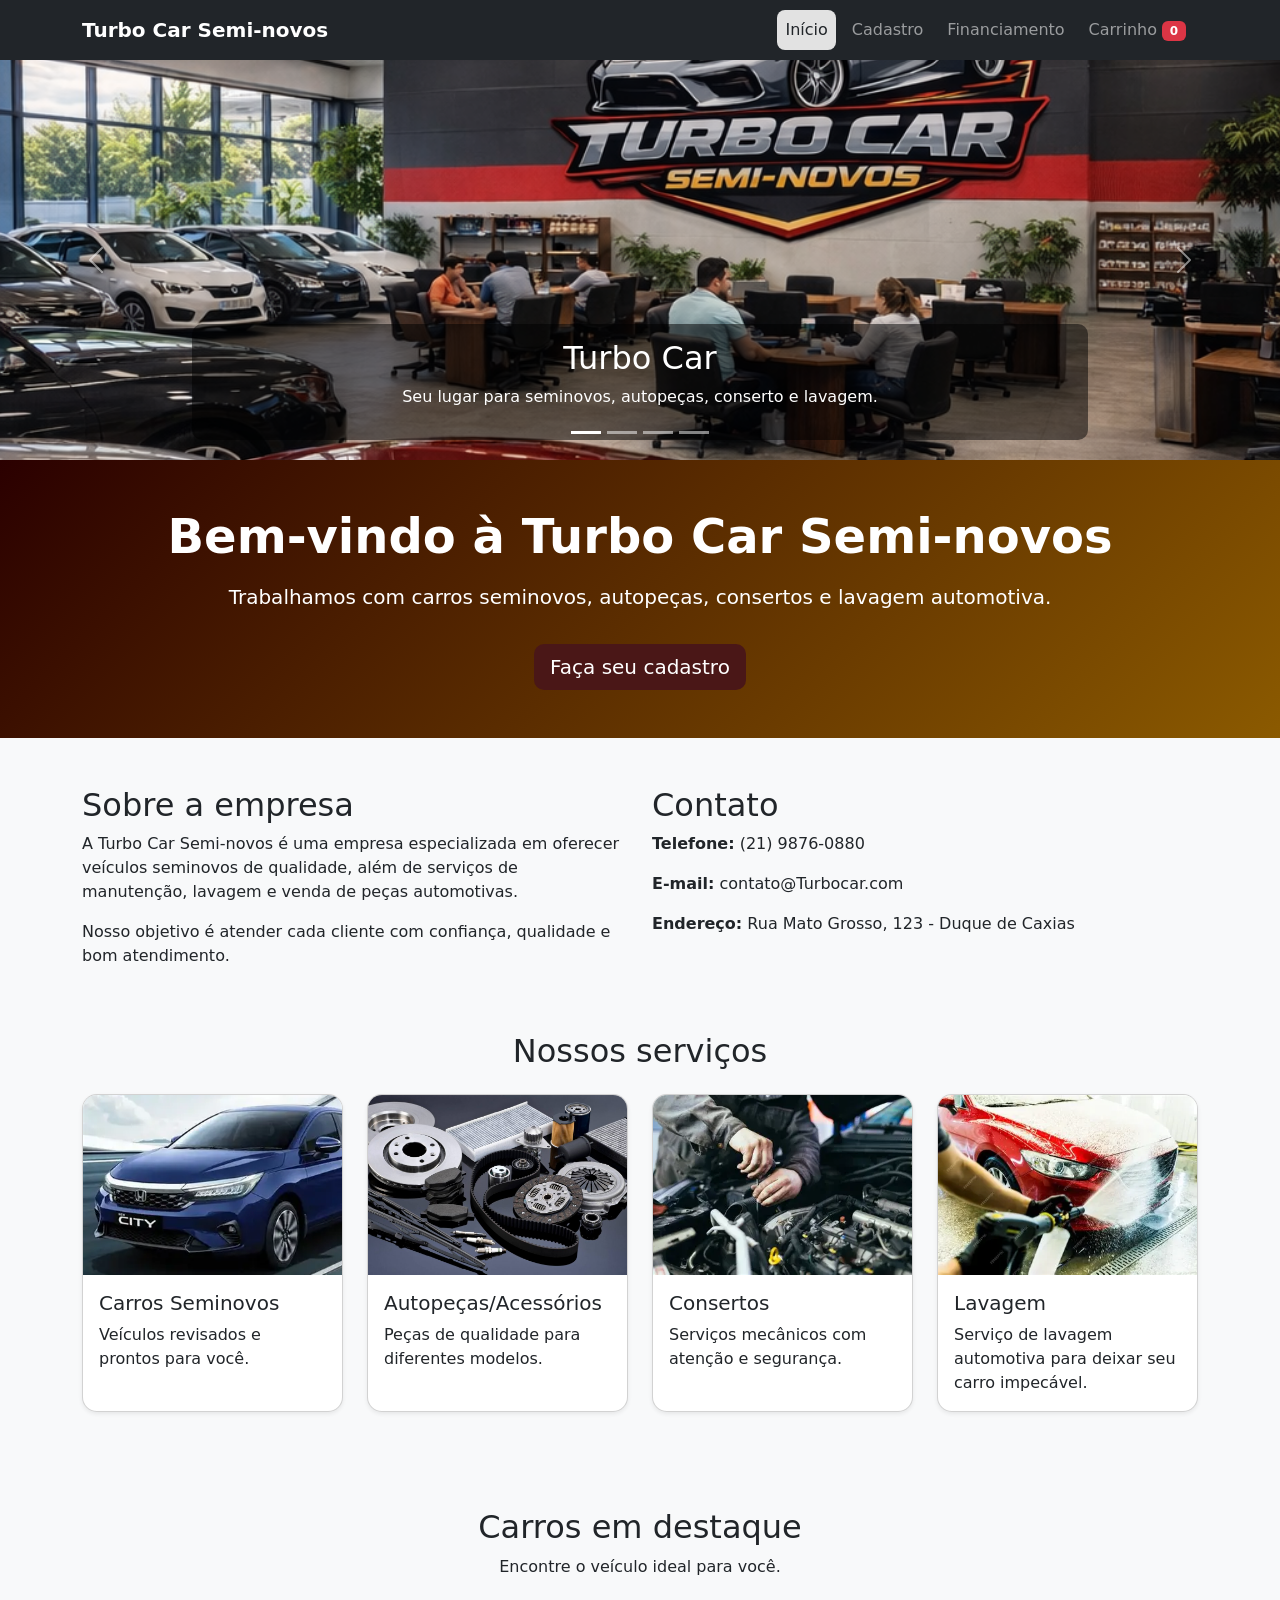
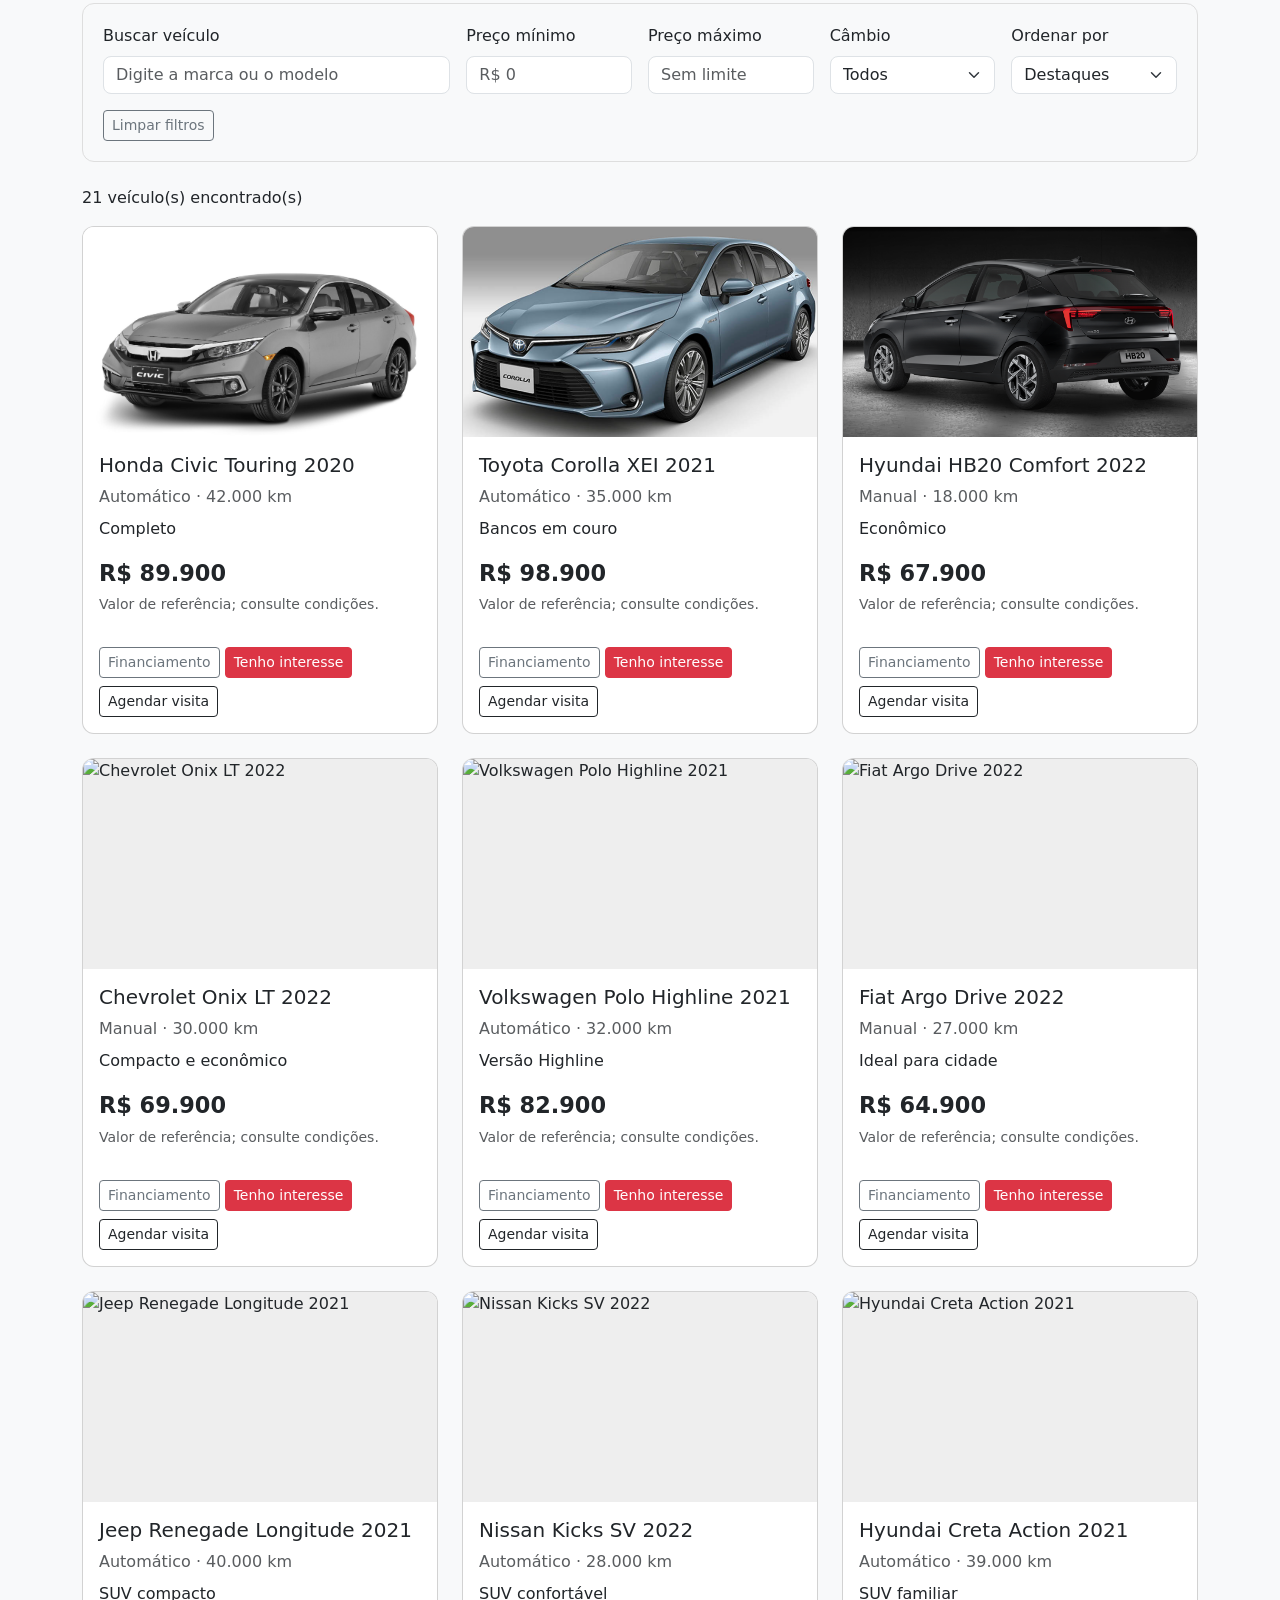
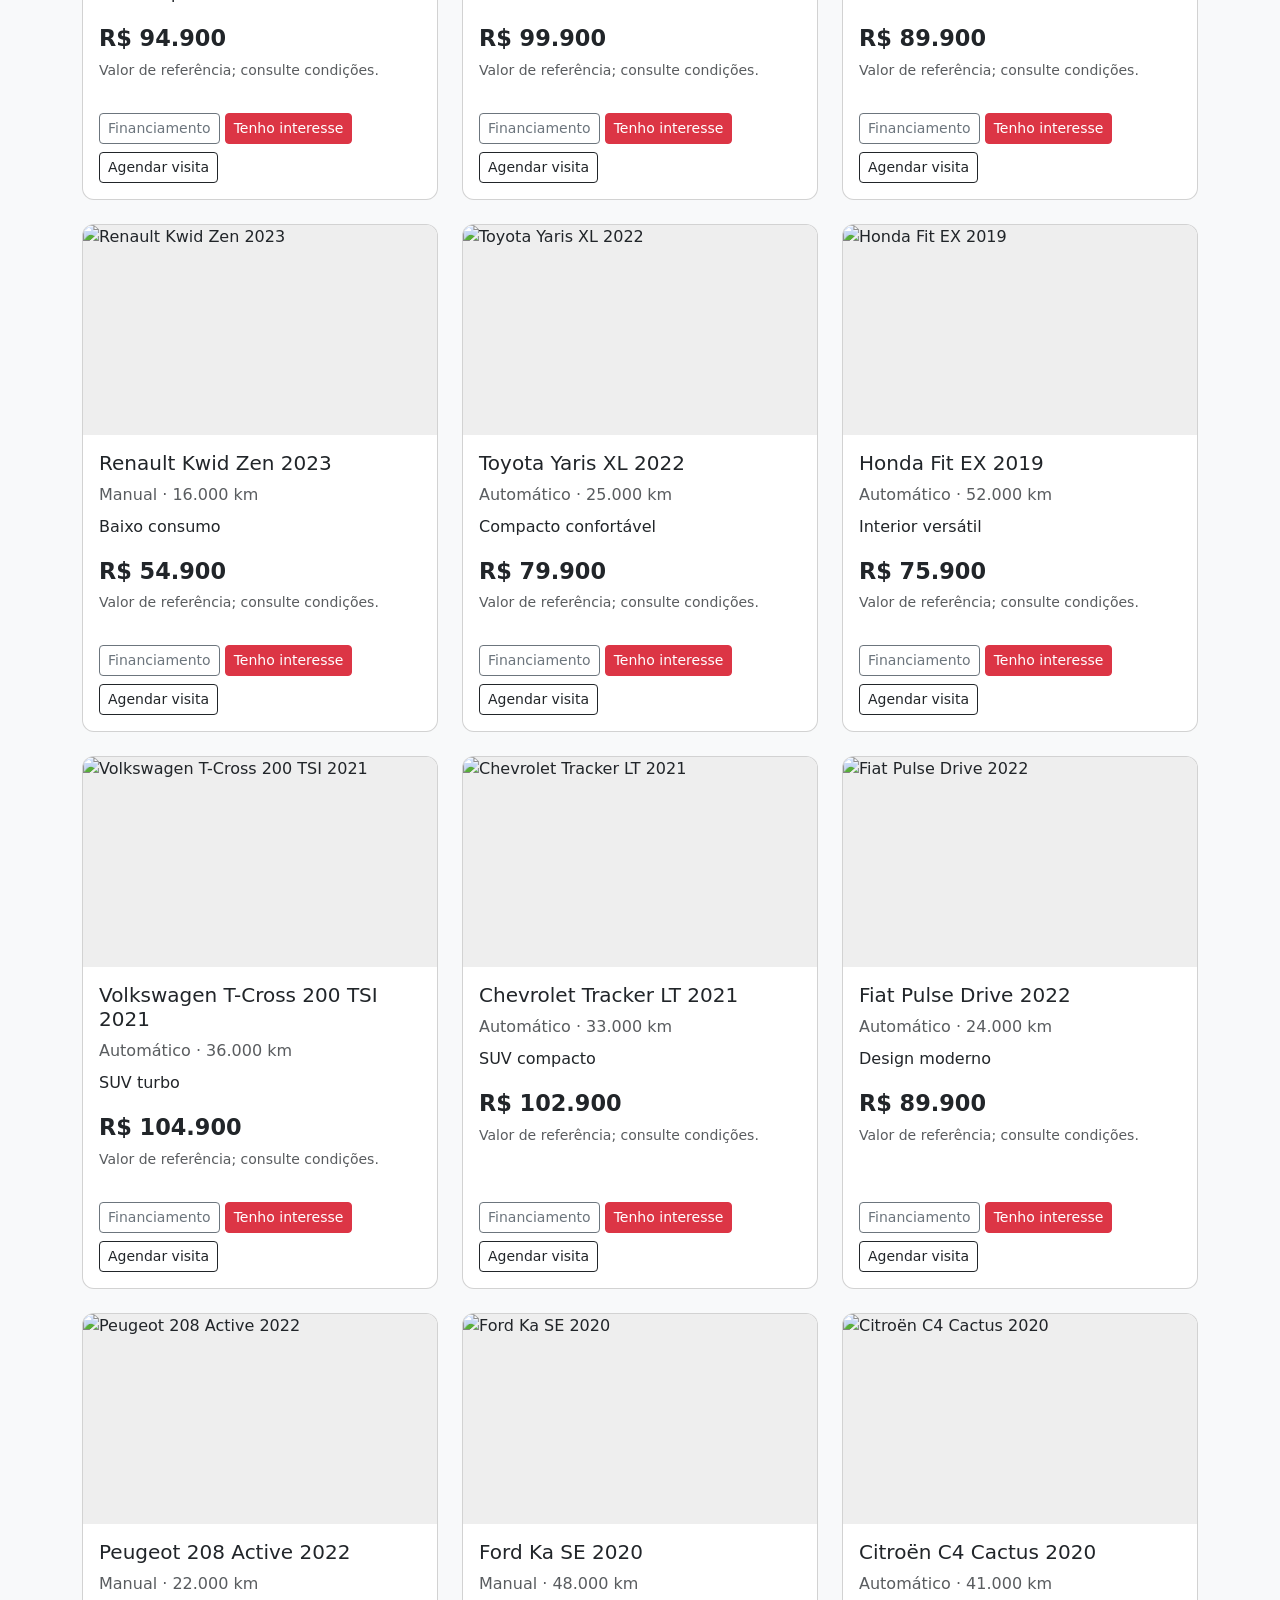
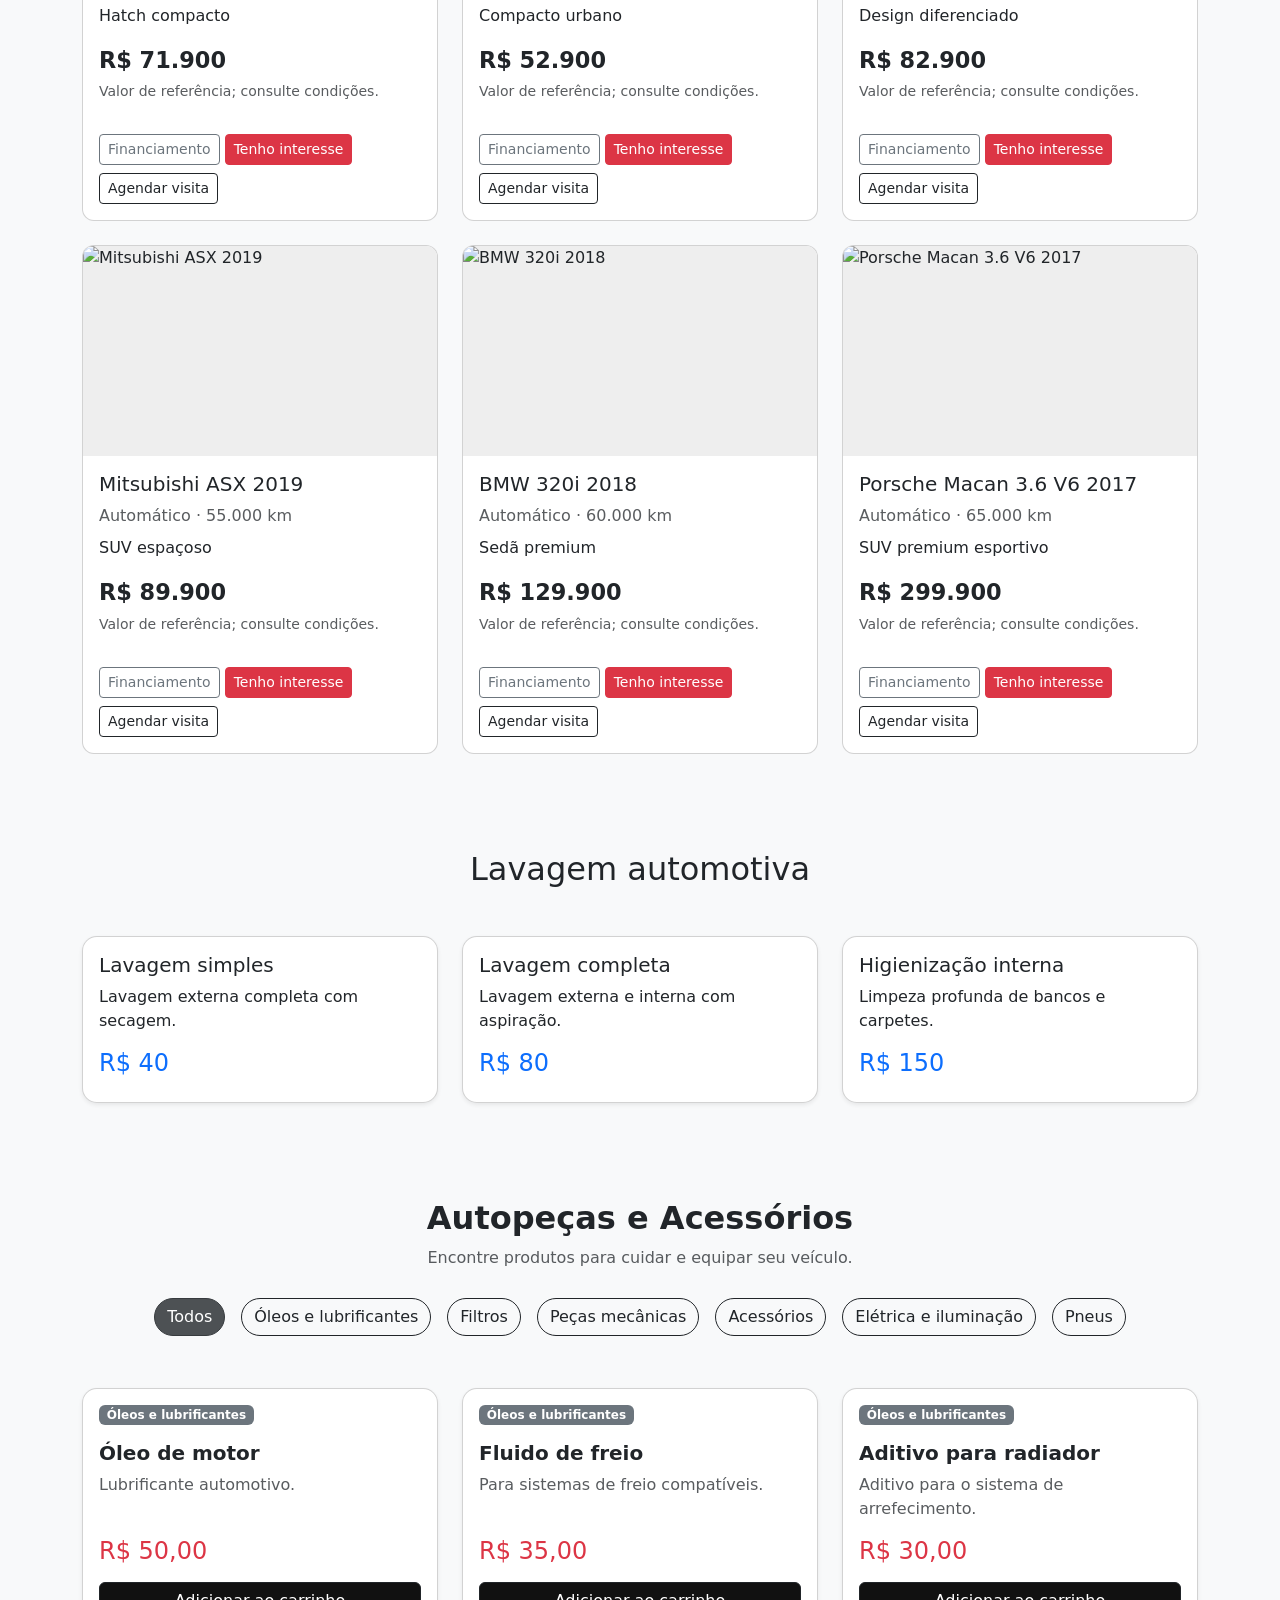
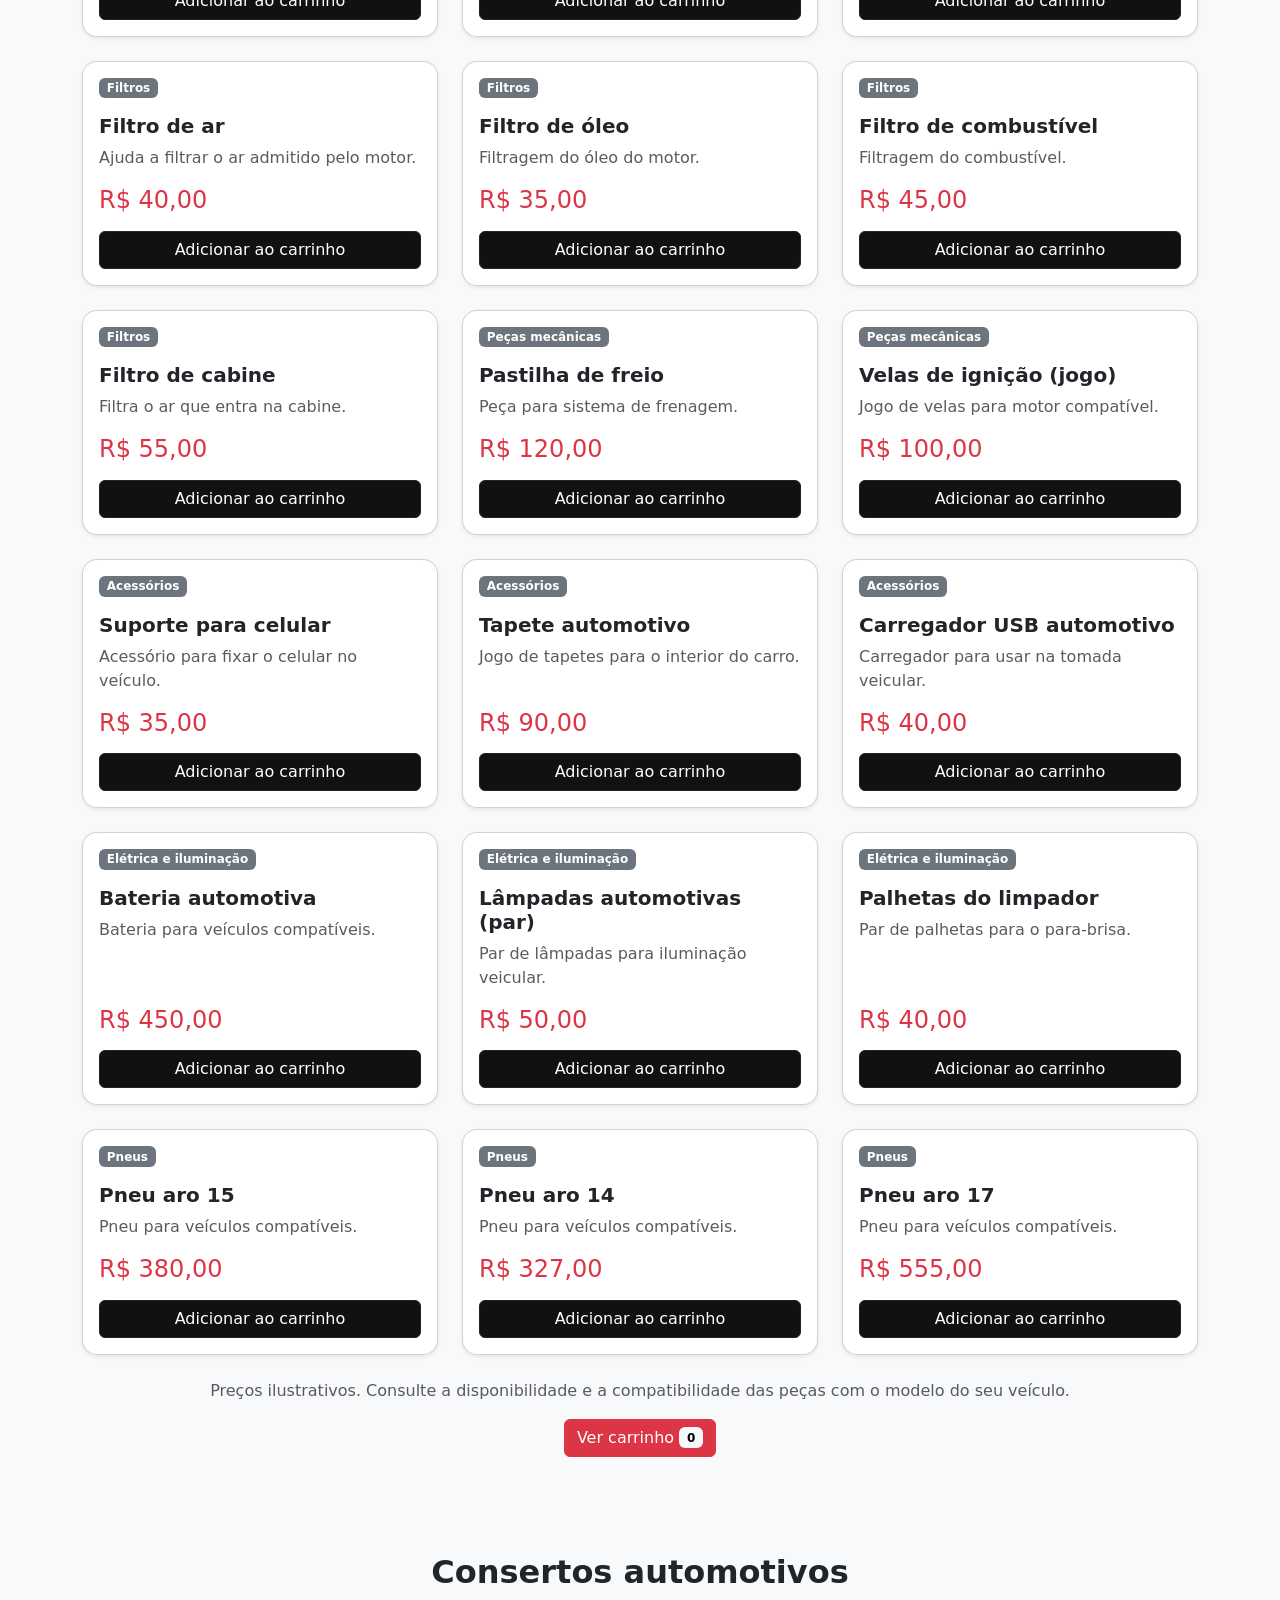
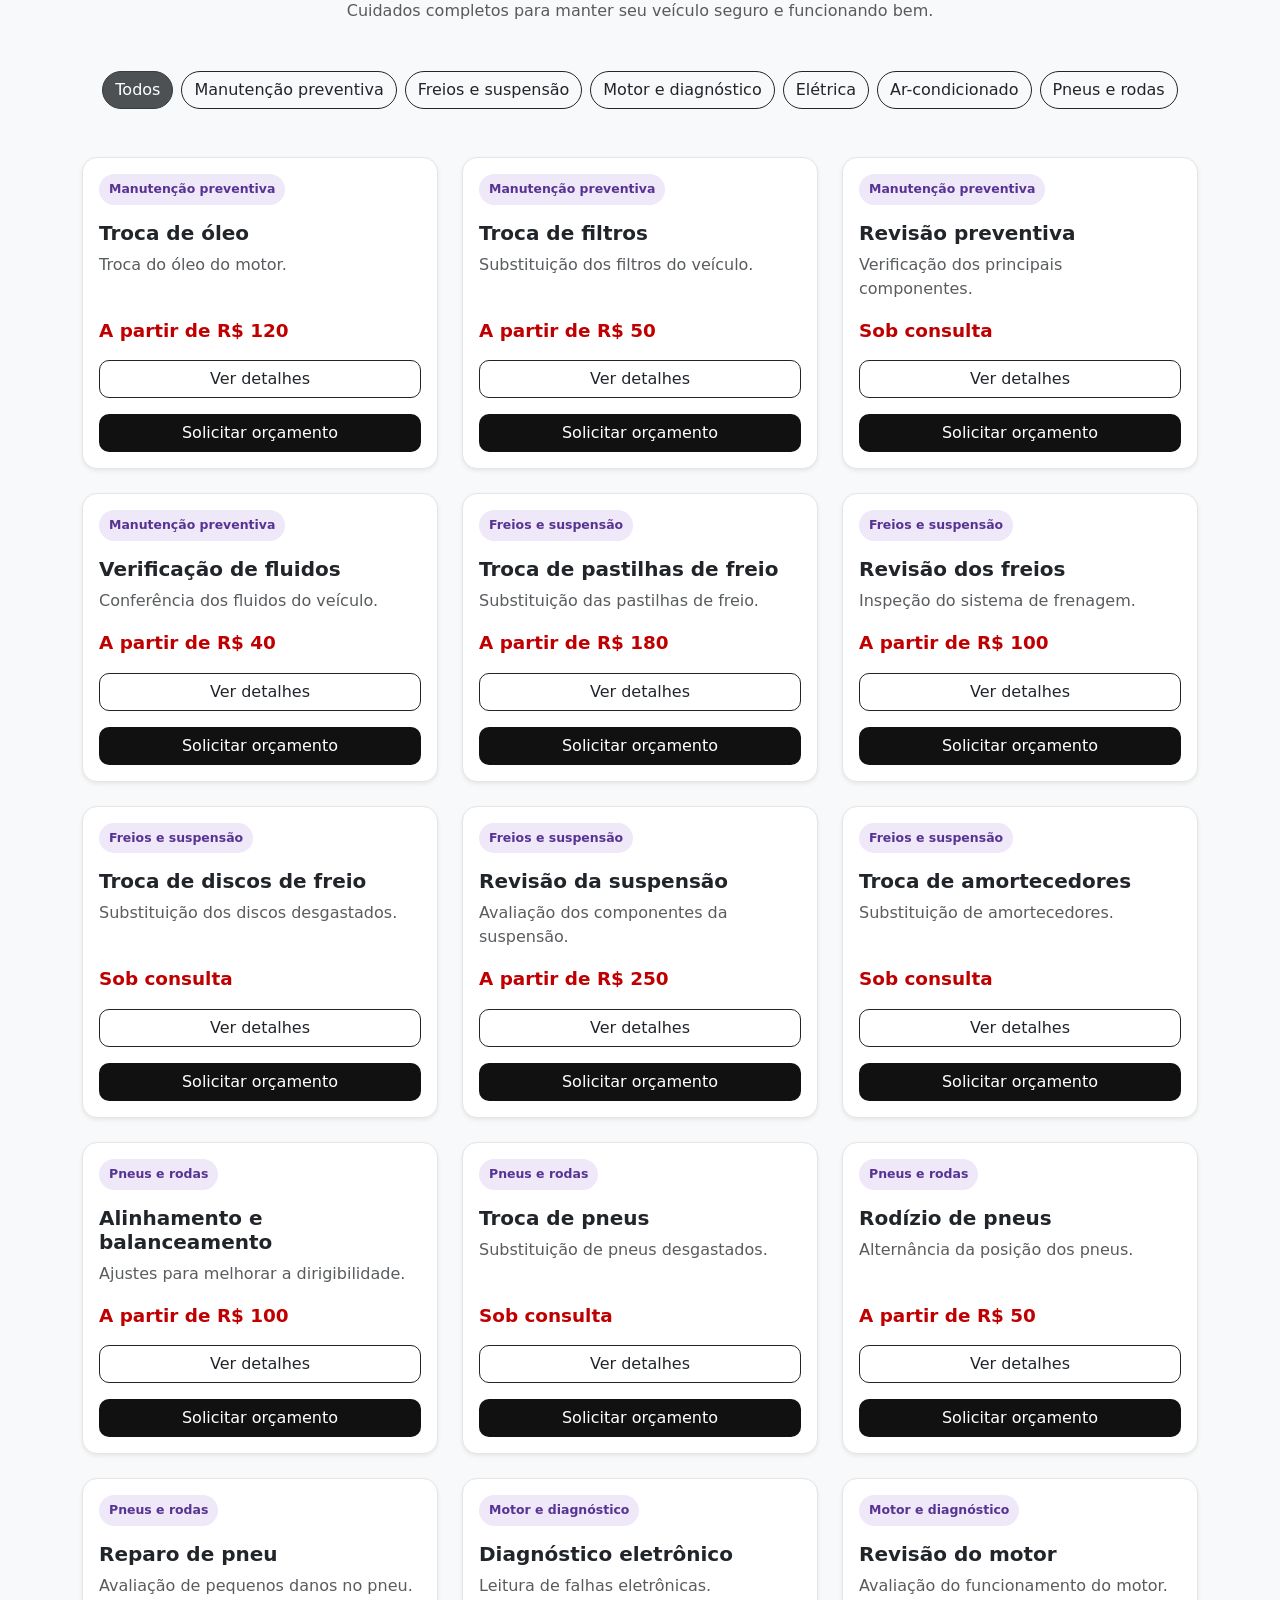
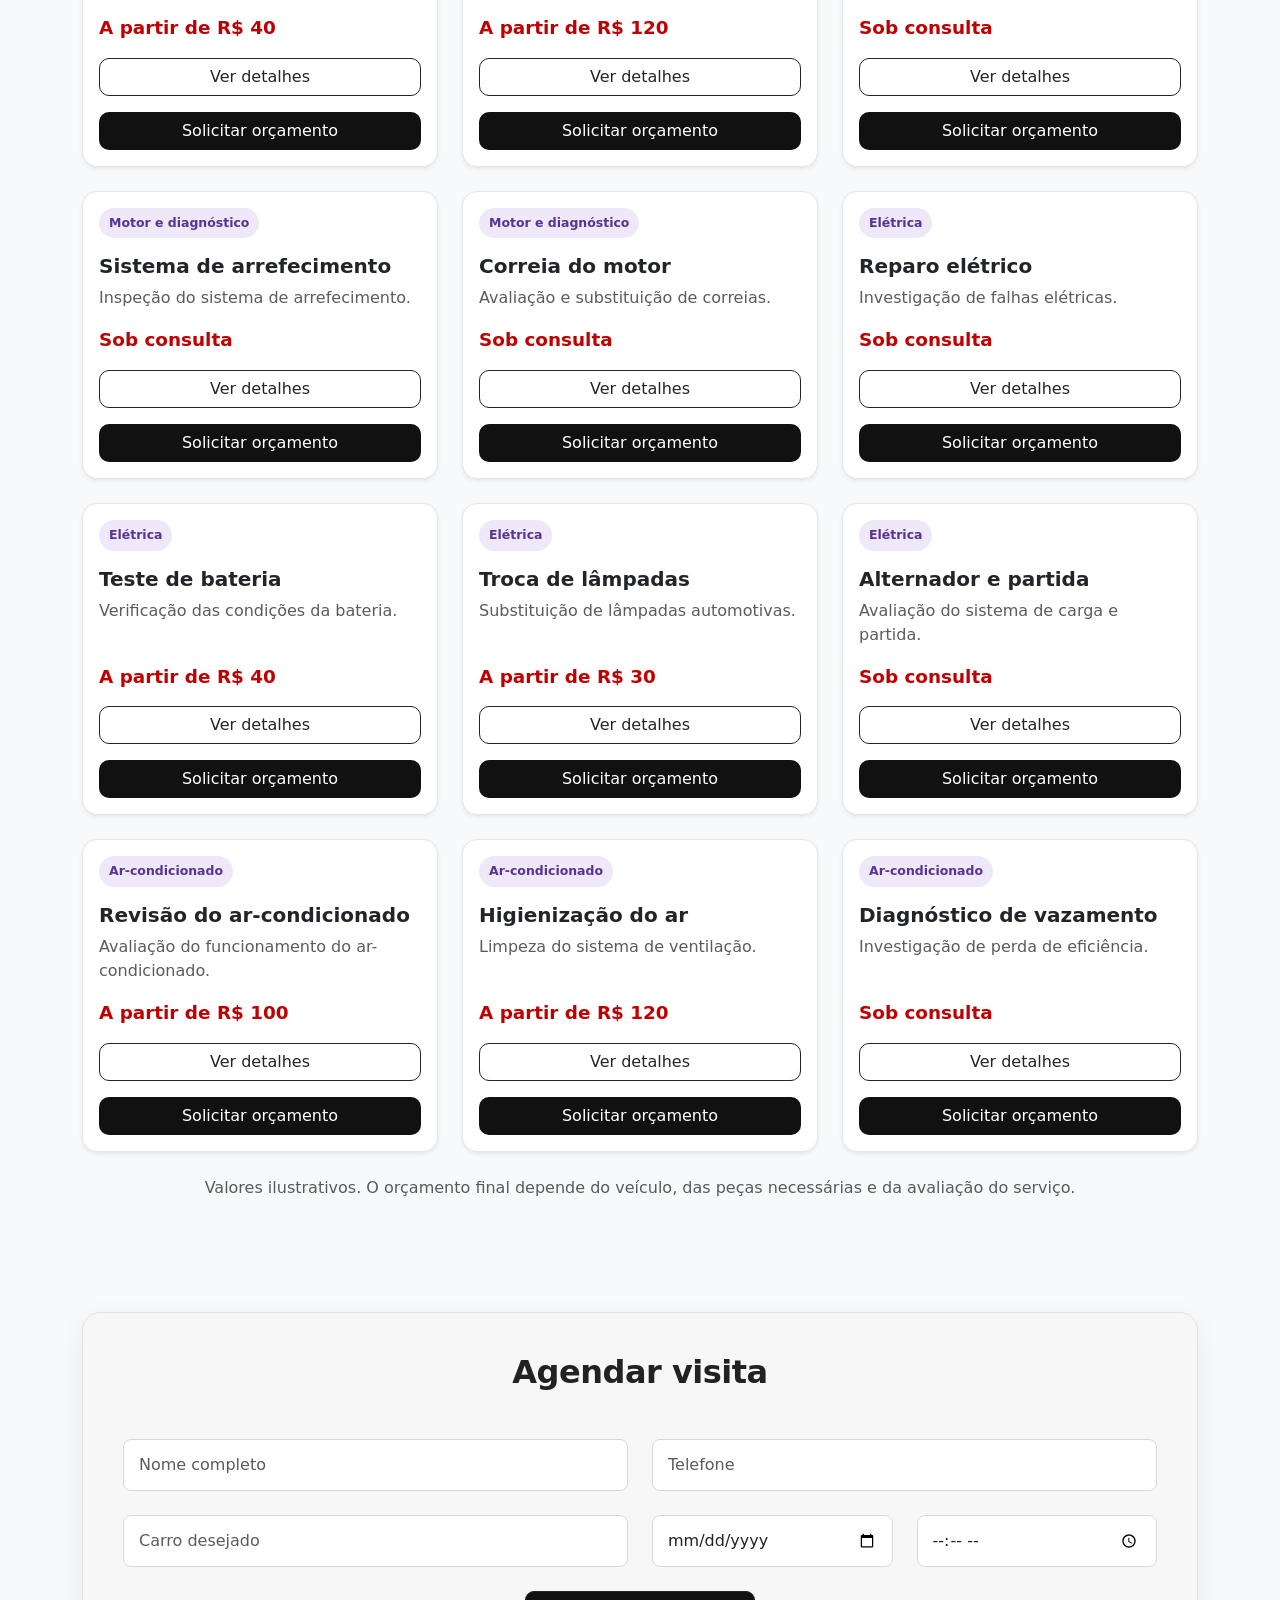
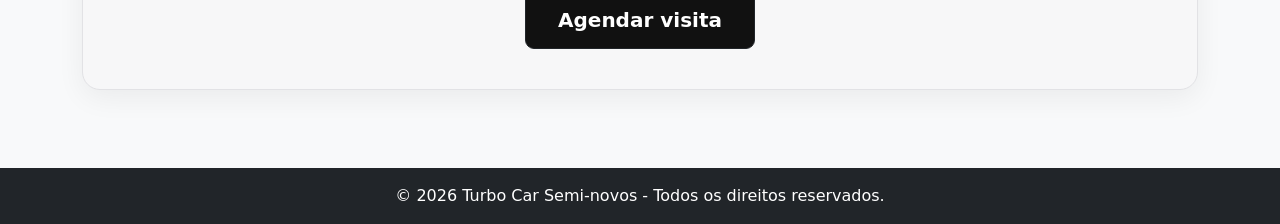
==== commit 970caea1: "Add files via upload" ====
--- a/index.html
+++ b/index.html
@@ -35,6 +35,17 @@
           <li class="nav-item">
     <a class="nav-link" href="financiamento.html">Financiamento</a>
 </li>
+
+
+
+
+<li class="nav-item">
+    <a class="nav-link" href="carrinho.html">
+        Carrinho
+        <span class="badge text-bg-danger" id="quantidadeCarrinhoMenu">0</span>
+    </a>
+</li>
+
         </ul>
       </div>
     </div>
@@ -153,7 +164,7 @@
           <div class="card h-100 shadow-sm">
             <img src="imagens/img2.jpg" class="card-img-top" alt="Autopeças">
             <div class="card-body">
-              <h5 class="card-title">Autopeças</h5>
+              <h5 class="card-title">Autopeças/Acessórios</h5>
               <p class="card-text">Peças de qualidade para diferentes modelos.</p>
             </div>
           </div>
@@ -188,129 +199,78 @@
   </section>
 
 <!-- Catálogo de carros -->
-<section id="carros" class="container py-5">
-<h2 class="text-center mb-5">Carros em destaque</h2>
-
-<div class="row g-4">
-
-<div class="col-md-6 col-lg-4">
-<div class="card h-100 shadow">
-<img src="imagens/civic.png"
-class="card-img-top"
-style="height: 220px; object-fit: cover;">
-
-<div class="card-body">
-<h5>Honda Civic Touring 2020</h5>
-
-<p>
-Automático<br>
-42 mil km<br>
-Completo
-</p>
-
-<h4 class="text-danger">R$ 89.900</h4>
-
-<p>48x de R$ 2.150</p>
-
-<button class="btn btn-dark w-100 mb-2"
-onclick="window.location.href='financiamento.html'">
-    Simular financiamento
-</button>
-
-<button class="btn btn-danger w-100 mb-2"
-data-bs-toggle="modal"
-data-bs-target="#financiamentoModal"
-onclick="mudarTitulo('Solicitação de financiamento')">
-Tenho interesse
-</button>
-
-<a href="#agendamento" class="btn btn-outline-dark w-100">
-Agendar visita
-</a>
-
-</div>
-</div>
-</div>
-
-<div class="col-md-6 col-lg-4">
-<div class="card h-100 shadow">
-<img src="imagens/corolla.png"
-class="card-img-top"
-style="height: 220px; object-fit: cover;">
-
-<div class="card-body">
-<h5>Toyota Corolla XEI 2021</h5>
-
-<p>
-Automático<br>
-35 mil km<br>
-Banco em couro
-</p>
-
-<h4 class="text-danger">R$ 98.900</h4>
-
-<p>48x de R$ 2.390</p>
-
-<button class="btn btn-dark w-100 mb-2"
-onclick="window.location.href='financiamento.html'">
-    Simular financiamento
-</button>
-
-<button class="btn btn-danger w-100 mb-2"
-data-bs-toggle="modal"
-data-bs-target="#financiamentoModal"
-onclick="mudarTitulo('Solicitação de financiamento')">
-Tenho interesse
-</button>
-
-<a href="#agendamento" class="btn btn-outline-dark w-100">
-Agendar visita
-</a>
-
-</div>
-</div>
-</div>
-
-<div class="col-md-6 col-lg-4">
-<div class="card h-100 shadow">
-<img src="imagens/hb20.png"
-class="card-img-top"
-style="height: 220px; object-fit: cover;">
-
-<div class="card-body">
-<h5>HB20 Comfort 2022</h5>
-
-<p>
-Manual<br>
-18 mil km<br>
-Econômico
-</p>
-
-<h4 class="text-danger">R$ 67.900</h4>
-
-<p>48x de R$ 1.590</p>
-
-<button class="btn btn-dark w-100 mb-2"
-onclick="window.location.href='financiamento.html'">
-    Simular financiamento
-</button>
-
-<button class="btn btn-danger w-100 mb-2"
-data-bs-toggle="modal"
-data-bs-target="#financiamentoModal"
-onclick="mudarTitulo('Solicitação de financiamento')">
-Tenho interesse
-</button>
-
-<a href="#agendamento" class="btn btn-outline-dark w-100">
-Agendar visita
-</a>
-
-</div>
-</div>
-</div>
-
-</div>
+
+<section id="carros" class="container my-5">
+  <div class="text-center mb-4">
+    <h2>Carros em destaque</h2>
+    <p>Encontre o veículo ideal para você.</p>
+  </div>
+
+  <div class="filtros-carros mb-4">
+    <div class="row g-3">
+      <div class="col-md-4">
+        <label for="buscaCarro" class="form-label">Buscar veículo</label>
+        <input
+          type="search"
+          id="buscaCarro"
+          class="form-control"
+          placeholder="Digite a marca ou o modelo"
+        >
+      </div>
+
+      <div class="col-md-2">
+        <label for="precoMinCarro" class="form-label">Preço mínimo</label>
+        <input
+          type="number"
+          id="precoMinCarro"
+          class="form-control"
+          min="0"
+          placeholder="R$ 0"
+        >
+      </div>
+
+      <div class="col-md-2">
+        <label for="precoMaxCarro" class="form-label">Preço máximo</label>
+        <input
+          type="number"
+          id="precoMaxCarro"
+          class="form-control"
+          min="0"
+          placeholder="Sem limite"
+        >
+      </div>
+
+      <div class="col-md-2">
+        <label for="cambioCarro" class="form-label">Câmbio</label>
+        <select id="cambioCarro" class="form-select">
+          <option value="">Todos</option>
+          <option value="Manual">Manual</option>
+          <option value="Automático">Automático</option>
+        </select>
+      </div>
+
+      <div class="col-md-2">
+        <label for="ordemCarro" class="form-label">Ordenar por</label>
+        <select id="ordemCarro" class="form-select">
+          <option value="destaque">Destaques</option>
+          <option value="menor">Menor preço</option>
+          <option value="maior">Maior preço</option>
+        </select>
+      </div>
+    </div>
+
+    <button
+      type="button"
+      id="limparFiltrosCarro"
+      class="btn btn-outline-secondary btn-sm mt-3"
+    >
+      Limpar filtros
+    </button>
+  </div>
+
+  <p id="contadorCarros" class="mb-3" aria-live="polite"></p>
+
+  <div id="listaCatalogoVeiculos" class="row g-4"></div>
 </section>
 
 <!-- Lavagem -->
@@ -374,121 +334,447 @@
 </section>
 
 <!-- Autopeças -->
+
+<!-- Catálogo de autopeças e acessórios -->
 <section id="autopecas" class="container py-5">
 
-<h2 class="text-center mb-5">Autopeças</h2>
-
-<div class="table-responsive">
-
-<table class="table table-striped table-bordered">
-
-<thead class="table-dark">
-
-<tr>
-<th>Peça</th>
-<th>Valor</th>
-</tr>
-
-</thead>
-
-<tbody>
-
-<tr>
-<td>Pastilha de freio</td>
-<td>R$ 120</td>
-</tr>
-
-<tr>
-<td>Bateria automotiva</td>
-<td>R$ 450</td>
-</tr>
-
-<tr>
-<td>Filtro de ar</td>
-<td>R$ 40</td>
-</tr>
-
-<tr>
-<td>Óleo de motor</td>
-<td>R$ 50</td>
-</tr>
-
-<tr>
-<td>Pneu aro 15</td>
-<td>R$ 380</td>
-</tr>
-
-</tbody>
-</table>
-
-</div>
-
-<p class="text-center">
-Valores sujeitos a alteração conforme o modelo do veículo.
-</p>
+  <div class="text-center mb-4">
+    <h2 class="fw-bold">Autopeças e Acessórios</h2>
+    <p class="text-muted">
+      Encontre produtos para cuidar e equipar seu veículo.
+    </p>
+  </div>
+
+  <!-- Filtros por categoria -->
+  <div class="d-flex flex-wrap justify-content-center gap-2 mb-5">
+    <button class="btn btn-dark filtro-categoria active"
+            data-categoria="todos">
+      Todos
+    </button>
+
+    <button class="btn btn-outline-dark filtro-categoria"
+            data-categoria="oleos">
+      Óleos e lubrificantes
+    </button>
+
+    <button class="btn btn-outline-dark filtro-categoria"
+            data-categoria="filtros">
+      Filtros
+    </button>
+
+    <button class="btn btn-outline-dark filtro-categoria"
+            data-categoria="mecanica">
+      Peças mecânicas
+    </button>
+
+    <button class="btn btn-outline-dark filtro-categoria"
+            data-categoria="acessorios">
+      Acessórios
+    </button>
+
+    <button class="btn btn-outline-dark filtro-categoria"
+            data-categoria="eletrica">
+      Elétrica e iluminação
+    </button>
+
+    <button class="btn btn-outline-dark filtro-categoria"
+            data-categoria="rodas">
+      Pneus
+    </button>
+  </div>
+
+  <div class="row g-4" id="listaProdutos">
+
+    <!-- Óleos -->
+    <div class="col-12 col-sm-6 col-lg-4 produto"
+         data-categoria="oleos">
+      <div class="card h-100 shadow-sm">
+        <div class="card-body d-flex flex-column">
+          <span class="badge text-bg-secondary align-self-start mb-3">
+            Óleos e lubrificantes
+          </span>
+          <h5 class="card-title">Óleo de motor</h5>
+          <p class="text-muted">Lubrificante automotivo.</p>
+          <h4 class="text-danger mt-auto mb-3">R$ 50,00</h4>
+          <button class="btn btn-dark w-100"
+                  onclick="adicionarCarrinho(1)">
+            Adicionar ao carrinho
+          </button>
+        </div>
+      </div>
+    </div>
+
+    <div class="col-12 col-sm-6 col-lg-4 produto"
+         data-categoria="oleos">
+      <div class="card h-100 shadow-sm">
+        <div class="card-body d-flex flex-column">
+          <span class="badge text-bg-secondary align-self-start mb-3">
+            Óleos e lubrificantes
+          </span>
+          <h5 class="card-title">Fluido de freio</h5>
+          <p class="text-muted">Para sistemas de freio compatíveis.</p>
+          <h4 class="text-danger mt-auto mb-3">R$ 35,00</h4>
+          <button class="btn btn-dark w-100"
+                  onclick="adicionarCarrinho(2)">
+            Adicionar ao carrinho
+          </button>
+        </div>
+      </div>
+    </div>
+
+    <div class="col-12 col-sm-6 col-lg-4 produto"
+         data-categoria="oleos">
+      <div class="card h-100 shadow-sm">
+        <div class="card-body d-flex flex-column">
+          <span class="badge text-bg-secondary align-self-start mb-3">
+            Óleos e lubrificantes
+          </span>
+          <h5 class="card-title">Aditivo para radiador</h5>
+          <p class="text-muted">Aditivo para o sistema de arrefecimento.</p>
+          <h4 class="text-danger mt-auto mb-3">R$ 30,00</h4>
+          <button class="btn btn-dark w-100"
+                  onclick="adicionarCarrinho(3)">
+            Adicionar ao carrinho
+          </button>
+        </div>
+      </div>
+    </div>
+
+    <!-- Filtros -->
+    <div class="col-12 col-sm-6 col-lg-4 produto"
+         data-categoria="filtros">
+      <div class="card h-100 shadow-sm">
+        <div class="card-body d-flex flex-column">
+          <span class="badge text-bg-secondary align-self-start mb-3">
+            Filtros
+          </span>
+          <h5 class="card-title">Filtro de ar</h5>
+          <p class="text-muted">Ajuda a filtrar o ar admitido pelo motor.</p>
+          <h4 class="text-danger mt-auto mb-3">R$ 40,00</h4>
+          <button class="btn btn-dark w-100"
+                  onclick="adicionarCarrinho(4)">
+            Adicionar ao carrinho
+          </button>
+        </div>
+      </div>
+    </div>
+
+    <div class="col-12 col-sm-6 col-lg-4 produto"
+         data-categoria="filtros">
+      <div class="card h-100 shadow-sm">
+        <div class="card-body d-flex flex-column">
+          <span class="badge text-bg-secondary align-self-start mb-3">
+            Filtros
+          </span>
+          <h5 class="card-title">Filtro de óleo</h5>
+          <p class="text-muted">Filtragem do óleo do motor.</p>
+          <h4 class="text-danger mt-auto mb-3">R$ 35,00</h4>
+          <button class="btn btn-dark w-100"
+                  onclick="adicionarCarrinho(5)">
+            Adicionar ao carrinho
+          </button>
+        </div>
+      </div>
+    </div>
+
+    <div class="col-12 col-sm-6 col-lg-4 produto"
+         data-categoria="filtros">
+      <div class="card h-100 shadow-sm">
+        <div class="card-body d-flex flex-column">
+          <span class="badge text-bg-secondary align-self-start mb-3">
+            Filtros
+          </span>
+          <h5 class="card-title">Filtro de combustível</h5>
+          <p class="text-muted">Filtragem do combustível.</p>
+          <h4 class="text-danger mt-auto mb-3">R$ 45,00</h4>
+          <button class="btn btn-dark w-100"
+                  onclick="adicionarCarrinho(6)">
+            Adicionar ao carrinho
+          </button>
+        </div>
+      </div>
+    </div>
+
+    <div class="col-12 col-sm-6 col-lg-4 produto"
+         data-categoria="filtros">
+      <div class="card h-100 shadow-sm">
+        <div class="card-body d-flex flex-column">
+          <span class="badge text-bg-secondary align-self-start mb-3">
+            Filtros
+          </span>
+          <h5 class="card-title">Filtro de cabine</h5>
+          <p class="text-muted">Filtra o ar que entra na cabine.</p>
+          <h4 class="text-danger mt-auto mb-3">R$ 55,00</h4>
+          <button class="btn btn-dark w-100"
+                  onclick="adicionarCarrinho(7)">
+            Adicionar ao carrinho
+          </button>
+        </div>
+      </div>
+    </div>
+
+    <!-- Peças mecânicas -->
+    <div class="col-12 col-sm-6 col-lg-4 produto"
+         data-categoria="mecanica">
+      <div class="card h-100 shadow-sm">
+        <div class="card-body d-flex flex-column">
+          <span class="badge text-bg-secondary align-self-start mb-3">
+            Peças mecânicas
+          </span>
+          <h5 class="card-title">Pastilha de freio</h5>
+          <p class="text-muted">Peça para sistema de frenagem.</p>
+          <h4 class="text-danger mt-auto mb-3">R$ 120,00</h4>
+          <button class="btn btn-dark w-100"
+                  onclick="adicionarCarrinho(8)">
+            Adicionar ao carrinho
+          </button>
+        </div>
+      </div>
+    </div>
+
+    <div class="col-12 col-sm-6 col-lg-4 produto"
+         data-categoria="mecanica">
+      <div class="card h-100 shadow-sm">
+        <div class="card-body d-flex flex-column">
+          <span class="badge text-bg-secondary align-self-start mb-3">
+            Peças mecânicas
+          </span>
+          <h5 class="card-title">Velas de ignição (jogo)</h5>
+          <p class="text-muted">Jogo de velas para motor compatível.</p>
+          <h4 class="text-danger mt-auto mb-3">R$ 100,00</h4>
+          <button class="btn btn-dark w-100"
+                  onclick="adicionarCarrinho(9)">
+            Adicionar ao carrinho
+          </button>
+        </div>
+      </div>
+    </div>
+
+    <!-- Acessórios -->
+    <div class="col-12 col-sm-6 col-lg-4 produto"
+         data-categoria="acessorios">
+      <div class="card h-100 shadow-sm">
+        <div class="card-body d-flex flex-column">
+          <span class="badge text-bg-secondary align-self-start mb-3">
+            Acessórios
+          </span>
+          <h5 class="card-title">Suporte para celular</h5>
+          <p class="text-muted">Acessório para fixar o celular no veículo.</p>
+          <h4 class="text-danger mt-auto mb-3">R$ 35,00</h4>
+          <button class="btn btn-dark w-100"
+                  onclick="adicionarCarrinho(10)">
+            Adicionar ao carrinho
+          </button>
+        </div>
+      </div>
+    </div>
+
+    <div class="col-12 col-sm-6 col-lg-4 produto"
+         data-categoria="acessorios">
+      <div class="card h-100 shadow-sm">
+        <div class="card-body d-flex flex-column">
+          <span class="badge text-bg-secondary align-self-start mb-3">
+            Acessórios
+          </span>
+          <h5 class="card-title">Tapete automotivo</h5>
+          <p class="text-muted">Jogo de tapetes para o interior do carro.</p>
+          <h4 class="text-danger mt-auto mb-3">R$ 90,00</h4>
+          <button class="btn btn-dark w-100"
+                  onclick="adicionarCarrinho(11)">
+            Adicionar ao carrinho
+          </button>
+        </div>
+      </div>
+    </div>
+
+    <div class="col-12 col-sm-6 col-lg-4 produto"
+         data-categoria="acessorios">
+      <div class="card h-100 shadow-sm">
+        <div class="card-body d-flex flex-column">
+          <span class="badge text-bg-secondary align-self-start mb-3">
+            Acessórios
+          </span>
+          <h5 class="card-title">Carregador USB automotivo</h5>
+          <p class="text-muted">Carregador para usar na tomada veicular.</p>
+          <h4 class="text-danger mt-auto mb-3">R$ 40,00</h4>
+          <button class="btn btn-dark w-100"
+                  onclick="adicionarCarrinho(12)">
+            Adicionar ao carrinho
+          </button>
+        </div>
+      </div>
+    </div>
+
+    <!-- Elétrica e iluminação -->
+    <div class="col-12 col-sm-6 col-lg-4 produto"
+         data-categoria="eletrica">
+      <div class="card h-100 shadow-sm">
+        <div class="card-body d-flex flex-column">
+          <span class="badge text-bg-secondary align-self-start mb-3">
+            Elétrica e iluminação
+          </span>
+          <h5 class="card-title">Bateria automotiva</h5>
+          <p class="text-muted">Bateria para veículos compatíveis.</p>
+          <h4 class="text-danger mt-auto mb-3">R$ 450,00</h4>
+          <button class="btn btn-dark w-100"
+                  onclick="adicionarCarrinho(13)">
+            Adicionar ao carrinho
+          </button>
+        </div>
+      </div>
+    </div>
+
+    <div class="col-12 col-sm-6 col-lg-4 produto"
+         data-categoria="eletrica">
+      <div class="card h-100 shadow-sm">
+        <div class="card-body d-flex flex-column">
+          <span class="badge text-bg-secondary align-self-start mb-3">
+            Elétrica e iluminação
+          </span>
+          <h5 class="card-title">Lâmpadas automotivas (par)</h5>
+          <p class="text-muted">Par de lâmpadas para iluminação veicular.</p>
+          <h4 class="text-danger mt-auto mb-3">R$ 50,00</h4>
+          <button class="btn btn-dark w-100"
+                  onclick="adicionarCarrinho(14)">
+            Adicionar ao carrinho
+          </button>
+        </div>
+      </div>
+    </div>
+    <div class="col-12 col-sm-6 col-lg-4 produto"
+         data-categoria="eletrica">
+      <div class="card h-100 shadow-sm">
+        <div class="card-body d-flex flex-column">
+          <span class="badge text-bg-secondary align-self-start mb-3">
+            Elétrica e iluminação
+          </span>
+          <h5 class="card-title">Palhetas do limpador</h5>
+          <p class="text-muted">Par de palhetas para o para-brisa.</p>
+          <h4 class="text-danger mt-auto mb-3">R$ 40,00</h4>
+          <button class="btn btn-dark w-100"
+                  onclick="adicionarCarrinho(16)">
+            Adicionar ao carrinho
+          </button>
+        </div>
+      </div>
+    </div>
+
+    <!-- Pneus -->
+    <div class="col-12 col-sm-6 col-lg-4 produto"
+         data-categoria="rodas">
+      <div class="card h-100 shadow-sm">
+        <div class="card-body d-flex flex-column">
+          <span class="badge text-bg-secondary align-self-start mb-3">
+            Pneus
+          </span>
+          <h5 class="card-title">Pneu aro 15</h5>
+          <p class="text-muted">Pneu para veículos compatíveis.</p>
+          <h4 class="text-danger mt-auto mb-3">R$ 380,00</h4>
+          <button class="btn btn-dark w-100"
+                  onclick="adicionarCarrinho(15)">
+            Adicionar ao carrinho
+          </button>
+        </div>
+      </div>
+    </div>
+    <div class="col-12 col-sm-6 col-lg-4 produto"
+         data-categoria="rodas">
+      <div class="card h-100 shadow-sm">
+        <div class="card-body d-flex flex-column">
+          <span class="badge text-bg-secondary align-self-start mb-3">
+            Pneus
+          </span>
+          <h5 class="card-title">Pneu aro 14</h5>
+          <p class="text-muted">Pneu para veículos compatíveis.</p>
+          <h4 class="text-danger mt-auto mb-3">R$ 327,00</h4>
+          <button class="btn btn-dark w-100"
+        onclick="adicionarCarrinho(17)">
+  Adicionar ao carrinho
+</button>
+        </div>
+      </div>
+    </div>
+    <div class="col-12 col-sm-6 col-lg-4 produto"
+         data-categoria="rodas">
+      <div class="card h-100 shadow-sm">
+        <div class="card-body d-flex flex-column">
+          <span class="badge text-bg-secondary align-self-start mb-3">
+            Pneus
+          </span>
+          <h5 class="card-title">Pneu aro 17</h5>
+          <p class="text-muted">Pneu para veículos compatíveis.</p>
+          <h4 class="text-danger mt-auto mb-3">R$ 555,00</h4>
+         <button class="btn btn-dark w-100"
+        onclick="adicionarCarrinho(18)">
+  Adicionar ao carrinho
+</button>
+        </div>
+      </div>
+    </div>
+
+    
+
+  </div>
+
+  <p class="text-center text-muted mt-4">
+    Preços ilustrativos. Consulte a disponibilidade e a compatibilidade
+    das peças com o modelo do seu veículo.
+  </p>
+
+  <div class="text-center mt-3">
+    <a href="carrinho.html" class="btn btn-danger">
+      Ver carrinho
+      <span class="badge text-bg-light" id="quantidadeCarrinho">0</span>
+    </a>
+  </div>
 
 </section>
 
+
 <!-- Consertos -->
-<section id="consertos" class="bg-dark text-white py-5">
-
-<div class="container">
-
-<h2 class="text-center mb-5">Consertos automotivos</h2>
-
-<div class="row text-center g-4">
-
-<div class="col-md-3">
-<div class="p-4 border rounded">
-<h5>Troca de óleo</h5>
-<p>A partir de R$ 120</p>
-</div>
-</div>
-
-<div class="col-md-3">
-<div class="p-4 border rounded">
-<h5>Freios</h5>
-<p>A partir de R$ 180</p>
-</div>
-</div>
-
-<div class="col-md-3">
-<div class="p-4 border rounded">
-<h5>Suspensão</h5>
-<p>A partir de R$ 250</p>
-</div>
-</div>
-
-<div class="col-md-3">
-<div class="p-4 border rounded">
-<h5>Motor</h5>
-<p>Consultar orçamento</p>
-</div>
-</div>
-
-</div>
-
-<div class="text-center mt-5">
-
-<p>
-Cada veículo possui necessidades diferentes.
-Entre em contato para detalhar a situação.
-</p>
-
-<button class="btn btn-danger"
-data-bs-toggle="modal"
-data-bs-target="#financiamentoModal"
-onclick="mudarTitulo('Solicitação de orçamento')">
-Solicitar orçamento
-</button>
-
-</div>
-
-</div>
+
+<!-- Consertos -->
+<section id="consertos" class="consertos-section py-5">
+  <div class="container">
+    <div class="text-center mb-5">
+      <h2 class="fw-bold">Consertos automotivos</h2>
+      <p class="text-muted">
+        Cuidados completos para manter seu veículo seguro e funcionando bem.
+      </p>
+    </div>
+
+    <!-- Filtros -->
+    <div class="d-flex flex-wrap justify-content-center gap-2 mb-5">
+      <button class="btn btn-dark filtro-conserto active"
+              data-categoria="todos">Todos</button>
+      <button class="btn btn-outline-dark filtro-conserto"
+              data-categoria="preventiva">Manutenção preventiva</button>
+      <button class="btn btn-outline-dark filtro-conserto"
+              data-categoria="freios">Freios e suspensão</button>
+      <button class="btn btn-outline-dark filtro-conserto"
+              data-categoria="motor">Motor e diagnóstico</button>
+      <button class="btn btn-outline-dark filtro-conserto"
+              data-categoria="eletrica">Elétrica</button>
+      <button class="btn btn-outline-dark filtro-conserto"
+              data-categoria="ar">Ar-condicionado</button>
+      <button class="btn btn-outline-dark filtro-conserto"
+              data-categoria="pneus">Pneus e rodas</button>
+    </div>
+
+    <!-- Os 24 serviços são gerados pelo JavaScript -->
+    <div class="row g-4" id="listaConsertos"></div>
+
+    <p class="text-center text-muted mt-4">
+      Valores ilustrativos. O orçamento final depende do veículo,
+      das peças necessárias e da avaliação do serviço.
+    </p>
+  </div>
 </section>
+
 
 <!-- Agendar visita -->
 <section id="agendamento" class="container py-5">
+  <div class="agendamento-card">
 
 <h2 class="text-center mb-5">Agendar visita</h2>
 
@@ -547,6 +833,7 @@
 
 </form>
 
+  </div>
 </section>
 
   <!-- Rodapé -->
@@ -612,25 +899,32 @@
 placeholder="Telefone" required>
 </div>
 
+
 <div class="form-check">
-<input class="form-check-input"
-type="radio"
-name="contato">
-
-<label class="form-check-label">
-Prefiro contato via WhatsApp
-</label>
+  <input class="form-check-input"
+         type="radio"
+         name="contato"
+         id="contatoWhatsApp"
+         value="whatsapp"
+         checked>
+
+  <label class="form-check-label" for="contatoWhatsApp">
+    Prefiro contato via WhatsApp
+  </label>
 </div>
 
 <div class="form-check mb-3">
-<input class="form-check-input"
-type="radio"
-name="contato">
-
-<label class="form-check-label">
-Prefiro contato via E-mail
-</label>
-</div>
+  <input class="form-check-input"
+         type="radio"
+         name="contato"
+         id="contatoEmail"
+         value="email">
+
+  <label class="form-check-label" for="contatoEmail">
+    Prefiro contato via E-mail
+  </label>
+</div>
+
 
 <a href="cadastro.html"
 class="btn btn-outline-primary w-100 mb-2">
@@ -648,49 +942,152 @@
 </div>
 </div>
 
+<!-- Card de confirmação da solicitação -->
+
+<!-- Card de confirmação da solicitação -->
+<div id="cardConfirmacao" class="confirmacao-overlay d-none">
+  <div class="confirmacao-card" role="dialog" aria-modal="true" aria-labelledby="tituloConfirmacao">
+
+    <div class="confirmacao-icone">
+      <span aria-hidden="true">✓</span>
+    </div>
+
+    <h2 id="tituloConfirmacao">Solicitação preparada!</h2>
+
+    <p class="confirmacao-descricao">
+      Seus dados foram preenchidos com sucesso!
+      Confira os próximos passos para falar com a Turbo Car.
+    </p>
+
+    <div class="confirmacao-detalhes">
+      <strong id="veiculoConfirmacao">Seu veículo de interesse</strong>
+      <p>
+        Clique abaixo para continuar pelo WhatsApp ou e-mail,
+        conforme a opção escolhida.
+      </p>
+    </div>
+
+    <button type="button" id="btnContinuarExplorando" class="btn-continuar">
+      Continuar para o WhatsApp/e-mail
+    </button>
+
+  </div>
+</div>
+
+
+
  <!-- Bootstrap JS -->
 <script src="https://cdn.jsdelivr.net/npm/bootstrap@5.3.8/dist/js/bootstrap.bundle.min.js"></script>
 
 <script>
-function mudarTitulo(texto){
+
+let carroSelecionado = "";
+
+function mudarTitulo(texto, botao) {
   document.getElementById("tituloModal").innerText = texto;
+
+  carroSelecionado = botao?.dataset.carro || "";
 }
 
-function enviarSolicitacao(){
-  var formulario = document.getElementById("formSolicitacao");
-
-  if(!formulario.checkValidity()){
+
+  
+
+let mensagemSolicitacaoPendente = "";
+let destinoSolicitacaoPendente = "";
+let tituloSolicitacaoPendente = "";
+
+function enviarSolicitacao() {
+  const formulario = document.getElementById("formSolicitacao");
+
+  if (!formulario.checkValidity()) {
     formulario.reportValidity();
     return;
   }
 
-  document.getElementById("mensagemSucesso").classList.remove("d-none");
-
-  setTimeout(function(){
-    var modalElemento = document.getElementById("financiamentoModal");
-    var modal = bootstrap.Modal.getInstance(modalElemento);
-
-    if(modal){
-      modal.hide();
-    }
-
-    document.getElementById("mensagemSucesso").classList.add("d-none");
-    formulario.reset();
-
-    setTimeout(function(){
-      document.body.classList.remove("modal-open");
-      document.body.style.overflow = "auto";
-      document.body.style.paddingRight = "0px";
-
-      var fundos = document.querySelectorAll(".modal-backdrop");
-
-      fundos.forEach(function(fundo){
-        fundo.remove();
-      });
-    }, 500);
-
-  }, 2000);
+  const campos = formulario.querySelectorAll(
+    "input:not([type='radio'])"
+  );
+
+  const nome = campos[0].value.trim();
+  const email = campos[1].value.trim();
+  const cep = campos[3].value.trim();
+  const telefone = campos[4].value.trim();
+
+  const contato = formulario.querySelector(
+    'input[name="contato"]:checked'
+  );
+
+  if (!contato) {
+    alert("Selecione uma forma de contato.");
+    return;
+  }
+
+  tituloSolicitacaoPendente =
+    document.getElementById("tituloModal").textContent;
+
+  mensagemSolicitacaoPendente =
+    `Olá! Tenho interesse em um veículo da Turbo Car Semi-novos.\n\n` +
+    `Veículo desejado: ${carroSelecionado || "Modelo não informado"}\n` +
+    `Nome: ${nome}\n` +
+    `E-mail: ${email}\n` +
+    `CEP: ${cep}\n` +
+    `Telefone: ${telefone}\n` +
+    `Forma de contato preferida: ${
+      contato.value === "whatsapp" ? "WhatsApp" : "E-mail"
+    }`;
+
+  if (contato.value === "whatsapp") {
+    destinoSolicitacaoPendente = "whatsapp";
+  } else {
+    destinoSolicitacaoPendente = "email";
+  }
+
+  const modalElemento = document.getElementById("financiamentoModal");
+  const modal = bootstrap.Modal.getInstance(modalElemento);
+
+  if (modal) {
+    modal.hide();
+  }
+
+  document.getElementById("veiculoConfirmacao").textContent =
+    carroSelecionado || "Modelo não informado";
+
+  formulario.reset();
+
+  document.getElementById("cardConfirmacao").classList.remove("d-none");
 }
+
+document.getElementById("btnContinuarExplorando").addEventListener("click", function () {
+  if (!mensagemSolicitacaoPendente) {
+    return;
+  }
+
+  if (destinoSolicitacaoPendente === "whatsapp") {
+    const numero = "5521968876769";
+
+    const url =
+      `https://wa.me/${numero}?text=` +
+      encodeURIComponent(mensagemSolicitacaoPendente);
+
+    window.open(url, "_blank", "noopener,noreferrer");
+  } else if (destinoSolicitacaoPendente === "email") {
+    const url =
+      `mailto:contato@Turbocar.com?subject=` +
+      encodeURIComponent(tituloSolicitacaoPendente) +
+      `&body=${encodeURIComponent(mensagemSolicitacaoPendente)}`;
+
+    window.location.href = url;
+  }
+
+  document.getElementById("cardConfirmacao").classList.add("d-none");
+
+  mensagemSolicitacaoPendente = "";
+  destinoSolicitacaoPendente = "";
+  tituloSolicitacaoPendente = "";
+});
+
+
+
 
 function agendarVisita(){
   var formulario = document.getElementById("formVisita");
@@ -707,6 +1104,760 @@
     formulario.reset();
   }, 3000);
 }
+
+/* Produtos disponíveis no catálogo */
+const produtosTurboCar = [
+  { id: 1, nome: "Óleo de motor", preco: 50.00 },
+  { id: 2, nome: "Fluido de freio", preco: 35.00 },
+  { id: 3, nome: "Aditivo para radiador", preco: 30.00 },
+  { id: 4, nome: "Filtro de ar", preco: 40.00 },
+  { id: 5, nome: "Filtro de óleo", preco: 35.00 },
+  { id: 6, nome: "Filtro de combustível", preco: 45.00 },
+  { id: 7, nome: "Filtro de cabine", preco: 55.00 },
+  { id: 8, nome: "Pastilha de freio", preco: 120.00 },
+  { id: 9, nome: "Velas de ignição (jogo)", preco: 100.00 },
+  { id: 10, nome: "Suporte para celular", preco: 35.00 },
+  { id: 11, nome: "Tapete automotivo", preco: 90.00 },
+  { id: 12, nome: "Carregador USB automotivo", preco: 40.00 },
+  { id: 13, nome: "Bateria automotiva", preco: 450.00 },
+ { id: 14, nome: "Lâmpadas automotivas (par)", preco: 50.00 },
+{ id: 15, nome: "Pneu aro 15", preco: 380.00 },
+{ id: 16, nome: "Palhetas do limpador", preco: 40.00 },
+{ id: 17, nome: "Pneu aro 14", preco: 327.00 },
+{ id: 18, nome: "Pneu aro 17", preco: 555.00 }
+];
+
+/* Filtros por categoria */
+document.querySelectorAll(".filtro-categoria").forEach(function(botao) {
+  botao.addEventListener("click", function() {
+    const categoriaSelecionada = botao.dataset.categoria;
+
+    document.querySelectorAll(".filtro-categoria").forEach(function(item) {
+      item.classList.remove("btn-dark", "active");
+      item.classList.add("btn-outline-dark");
+    });
+
+    botao.classList.remove("btn-outline-dark");
+    botao.classList.add("btn-dark", "active");
+
+    document.querySelectorAll("#listaProdutos .produto").forEach(function(card) {
+      const categoriaProduto = card.dataset.categoria;
+
+      card.classList.toggle(
+        "d-none",
+        categoriaSelecionada !== "todos" &&
+        categoriaProduto !== categoriaSelecionada
+      );
+    });
+  });
+});
+
+/* Lê o carrinho salvo no navegador */
+function obterCarrinho() {
+  try {
+    const carrinho = JSON.parse(
+      localStorage.getItem("carrinhoTurboCar") || "[]"
+    );
+
+    return Array.isArray(carrinho) ? carrinho : [];
+  } catch (erro) {
+    return [];
+  }
+}
+
+/* Adiciona um produto ou aumenta sua quantidade */
+function adicionarCarrinho(idProduto) {
+  const produto = produtosTurboCar.find(function(item) {
+    return item.id === idProduto;
+  });
+
+  if (!produto) return;
+
+  const carrinho = obterCarrinho();
+  const itemExistente = carrinho.find(function(item) {
+    return item.id === idProduto;
+  });
+
+  if (itemExistente) {
+    itemExistente.quantidade += 1;
+  } else {
+    carrinho.push({
+      id: produto.id,
+      nome: produto.nome,
+      preco: produto.preco,
+      quantidade: 1
+    });
+  }
+
+  localStorage.setItem("carrinhoTurboCar", JSON.stringify(carrinho));
+
+  atualizarQuantidadeCarrinho();
+
+ 
+}
+
+/* Atualiza o número exibido ao lado de "Ver carrinho" */
+
+function atualizarQuantidadeCarrinho() {
+    const carrinho = obterCarrinho();
+
+    const quantidade = carrinho.reduce(
+        (total, produto) => total + produto.quantidade,
+        0
+    );
+
+    const contador = document.getElementById("quantidadeCarrinho");
+    const contadorMenu = document.getElementById("quantidadeCarrinhoMenu");
+
+    if (contador) {
+        contador.textContent = quantidade;
+    }
+
+    if (contadorMenu) {
+        contadorMenu.textContent = quantidade;
+    }
+}
+
+
+/* Atualiza o contador ao abrir a página */
+document.addEventListener("DOMContentLoaded", atualizarQuantidadeCarrinho);
+atualizarQuantidadeCarrinho();
+
+/* ===== CATÁLOGO DE CONSERTOS ===== */
+
+// Substitua pelo número correto do WhatsApp da empresa.
+// Formato: código do país + DDD + número, somente dígitos.
+const whatsappConsertos = "5521968876769";
+
+const servicosConsertos = [
+  {
+    nome: "Troca de óleo",
+    categoria: "preventiva",
+    grupo: "Manutenção preventiva",
+    preco: "A partir de R$ 120",
+    descricao: "Troca do óleo do motor.",
+    detalhes: "Inclui a substituição do óleo. O filtro pode ser orçado conforme o veículo."
+  },
+  {
+    nome: "Troca de filtros",
+    categoria: "preventiva",
+    grupo: "Manutenção preventiva",
+    preco: "A partir de R$ 50",
+    descricao: "Substituição dos filtros do veículo.",
+    detalhes: "Filtro de ar, óleo, combustível ou cabine, conforme a necessidade."
+  },
+  {
+    nome: "Revisão preventiva",
+    categoria: "preventiva",
+    grupo: "Manutenção preventiva",
+    preco: "Sob consulta",
+    descricao: "Verificação dos principais componentes.",
+    detalhes: "Inspeção de itens de manutenção e indicação dos serviços necessários."
+  },
+  {
+    nome: "Verificação de fluidos",
+    categoria: "preventiva",
+    grupo: "Manutenção preventiva",
+    preco: "A partir de R$ 40",
+    descricao: "Conferência dos fluidos do veículo.",
+    detalhes: "Verificação de óleo, líquido de arrefecimento e outros fluidos aplicáveis."
+  },
+  {
+    nome: "Troca de pastilhas de freio",
+    categoria: "freios",
+    grupo: "Freios e suspensão",
+    preco: "A partir de R$ 180",
+    descricao: "Substituição das pastilhas de freio.",
+    detalhes: "O valor depende do modelo do veículo e das peças necessárias."
+  },
+  {
+    nome: "Revisão dos freios",
+    categoria: "freios",
+    grupo: "Freios e suspensão",
+    preco: "A partir de R$ 100",
+    descricao: "Inspeção do sistema de frenagem.",
+    detalhes: "Verificação de pastilhas, discos, fluido e outros componentes."
+  },
+  {
+    nome: "Troca de discos de freio",
+    categoria: "freios",
+    grupo: "Freios e suspensão",
+    preco: "Sob consulta",
+    descricao: "Substituição dos discos desgastados.",
+    detalhes: "A necessidade de troca é avaliada conforme o estado dos componentes."
+  },
+  {
+    nome: "Revisão da suspensão",
+    categoria: "freios",
+    grupo: "Freios e suspensão",
+    preco: "A partir de R$ 250",
+    descricao: "Avaliação dos componentes da suspensão.",
+    detalhes: "Inspeção de amortecedores, buchas e outros componentes aplicáveis."
+  },
+  {
+    nome: "Troca de amortecedores",
+    categoria: "freios",
+    grupo: "Freios e suspensão",
+    preco: "Sob consulta",
+    descricao: "Substituição de amortecedores.",
+    detalhes: "Orçamento conforme o modelo e a quantidade de peças necessárias."
+  },
+  {
+    nome: "Alinhamento e balanceamento",
+    categoria: "pneus",
+    grupo: "Pneus e rodas",
+    preco: "A partir de R$ 100",
+    descricao: "Ajustes para melhorar a dirigibilidade.",
+    detalhes: "O serviço indicado depende das condições dos pneus e da suspensão."
+  },
+  {
+    nome: "Troca de pneus",
+    categoria: "pneus",
+    grupo: "Pneus e rodas",
+    preco: "Sob consulta",
+    descricao: "Substituição de pneus desgastados.",
+    detalhes: "Valor conforme a medida, o modelo do pneu e a quantidade."
+  },
+  {
+    nome: "Rodízio de pneus",
+    categoria: "pneus",
+    grupo: "Pneus e rodas",
+    preco: "A partir de R$ 50",
+    descricao: "Alternância da posição dos pneus.",
+    detalhes: "A aplicação depende do tipo de pneu e das recomendações do fabricante."
+  },
+  {
+    nome: "Reparo de pneu",
+    categoria: "pneus",
+    grupo: "Pneus e rodas",
+    preco: "A partir de R$ 40",
+    descricao: "Avaliação de pequenos danos no pneu.",
+    detalhes: "O reparo só é indicado quando o dano e a localização permitem um conserto seguro."
+  },
+  {
+    nome: "Diagnóstico eletrônico",
+    categoria: "motor",
+    grupo: "Motor e diagnóstico",
+    preco: "A partir de R$ 120",
+    descricao: "Leitura de falhas eletrônicas.",
+    detalhes: "O diagnóstico ajuda a identificar possíveis causas, mas pode exigir testes adicionais."
+  },
+  {
+    nome: "Revisão do motor",
+    categoria: "motor",
+    grupo: "Motor e diagnóstico",
+    preco: "Sob consulta",
+    descricao: "Avaliação do funcionamento do motor.",
+    detalhes: "O orçamento depende dos sintomas e dos resultados da inspeção."
+  },
+  {
+    nome: "Sistema de arrefecimento",
+    categoria: "motor",
+    grupo: "Motor e diagnóstico",
+    preco: "Sob consulta",
+    descricao: "Inspeção do sistema de arrefecimento.",
+    detalhes: "Verificação de possíveis vazamentos e de componentes do sistema."
+  },
+  {
+    nome: "Correia do motor",
+    categoria: "motor",
+    grupo: "Motor e diagnóstico",
+    preco: "Sob consulta",
+    descricao: "Avaliação e substituição de correias.",
+    detalhes: "O tipo de correia e o procedimento variam conforme o veículo."
+  },
+  {
+    nome: "Reparo elétrico",
+    categoria: "eletrica",
+    grupo: "Elétrica",
+    preco: "Sob consulta",
+    descricao: "Investigação de falhas elétricas.",
+    detalhes: "O serviço depende da origem do problema e dos componentes envolvidos."
+  },
+  {
+    nome: "Teste de bateria",
+    categoria: "eletrica",
+    grupo: "Elétrica",
+    preco: "A partir de R$ 40",
+    descricao: "Verificação das condições da bateria.",
+    detalhes: "Avaliação da carga e do funcionamento do sistema de partida."
+  },
+  {
+    nome: "Troca de lâmpadas",
+    categoria: "eletrica",
+    grupo: "Elétrica",
+    preco: "A partir de R$ 30",
+    descricao: "Substituição de lâmpadas automotivas.",
+    detalhes: "Valor conforme o tipo de lâmpada e a facilidade de acesso."
+  },
+  {
+    nome: "Alternador e partida",
+    categoria: "eletrica",
+    grupo: "Elétrica",
+    preco: "Sob consulta",
+    descricao: "Avaliação do sistema de carga e partida.",
+    detalhes: "Diagnóstico de possíveis falhas no alternador, motor de partida e conexões."
+  },
+  {
+    nome: "Revisão do ar-condicionado",
+    categoria: "ar",
+    grupo: "Ar-condicionado",
+    preco: "A partir de R$ 100",
+    descricao: "Avaliação do funcionamento do ar-condicionado.",
+    detalhes: "Verificação do funcionamento e investigação de possíveis falhas."
+  },
+  {
+    nome: "Higienização do ar",
+    categoria: "ar",
+    grupo: "Ar-condicionado",
+    preco: "A partir de R$ 120",
+    descricao: "Limpeza do sistema de ventilação.",
+    detalhes: "Procedimento conforme o sistema e o serviço contratado."
+  },
+  {
+    nome: "Diagnóstico de vazamento",
+    categoria: "ar",
+    grupo: "Ar-condicionado",
+    preco: "Sob consulta",
+    descricao: "Investigação de perda de eficiência.",
+    detalhes: "A avaliação identifica possíveis vazamentos e orienta o orçamento do reparo."
+  }
+];
+
+function renderizarConsertos(categoria = "todos") {
+  const lista = document.getElementById("listaConsertos");
+  if (!lista) return;
+
+  const servicosFiltrados = servicosConsertos
+    .map((servico, indice) => ({ ...servico, indice }))
+    .filter(servico =>
+      categoria === "todos" || servico.categoria === categoria
+    );
+
+  lista.innerHTML = servicosFiltrados.map(servico => `
+    <div class="col-12 col-sm-6 col-lg-4">
+      <div class="card shadow-sm">
+        <div class="card-body">
+          <span class="conserto-categoria align-self-start mb-3">
+            ${servico.grupo}
+          </span>
+
+          <h5 class="card-title">${servico.nome}</h5>
+          <p class="text-muted">${servico.descricao}</p>
+
+          <p class="conserto-preco mt-auto mb-3">
+            ${servico.preco}
+          </p>
+
+          <button type="button"
+                  class="btn btn-outline-dark btn-detalhes w-100 mb-2"
+                  aria-expanded="false"
+                  aria-controls="detalheConserto${servico.indice}"
+                  onclick="alternarDetalhes(${servico.indice}, this)">
+            Ver detalhes
+          </button>
+
+          <div id="detalheConserto${servico.indice}"
+               class="conserto-detalhes d-none">
+            ${servico.detalhes}
+          </div>
+
+          <button type="button"
+                  class="btn btn-orcamento w-100 mt-2"
+                  onclick="solicitarOrcamento(${servico.indice})">
+            Solicitar orçamento
+          </button>
+        </div>
+      </div>
+    </div>
+  `).join("");
+}
+
+function alternarDetalhes(indice, botao) {
+  const detalhes = document.getElementById(`detalheConserto${indice}`);
+  if (!detalhes) return;
+
+  const vaiAbrir = detalhes.classList.contains("d-none");
+  detalhes.classList.toggle("d-none", !vaiAbrir);
+  botao.setAttribute("aria-expanded", String(vaiAbrir));
+  botao.textContent = vaiAbrir ? "Ocultar detalhes" : "Ver detalhes";
+}
+
+function solicitarOrcamento(indice) {
+  const servico = servicosConsertos[indice];
+  if (!servico) return;
+
+  if (!/^\d{12,13}$/.test(whatsappConsertos)) {
+    alert("Configure o número correto do WhatsApp da empresa no código.");
+    return;
+  }
+
+  const mensagem = `Olá! Gostaria de solicitar um orçamento para: ${servico.nome}. Poderiam me informar mais detalhes?`;
+  const url = `https://wa.me/${whatsappConsertos}?text=${encodeURIComponent(mensagem)}`;
+
+  window.open(url, "_blank", "noopener,noreferrer");
+}
+
+/* Filtros da seção de consertos */
+document.querySelectorAll(".filtro-conserto").forEach(botao => {
+  botao.addEventListener("click", () => {
+    document.querySelectorAll(".filtro-conserto").forEach(item => {
+      item.classList.remove("btn-dark", "active");
+      item.classList.add("btn-outline-dark");
+    });
+
+    botao.classList.remove("btn-outline-dark");
+    botao.classList.add("btn-dark", "active");
+
+    renderizarConsertos(botao.dataset.categoria);
+  });
+});
+
+renderizarConsertos();
+
+const catalogoVeiculos = [
+  {
+    nome: "Honda Civic Touring 2020",
+    preco: 89900,
+    cambio: "Automático",
+    km: 42000,
+    detalhe: "Completo",
+    imagem: "imagens/civic.png"
+  },
+  {
+    nome: "Toyota Corolla XEI 2021",
+    preco: 98900,
+    cambio: "Automático",
+    km: 35000,
+    detalhe: "Bancos em couro",
+    imagem: "imagens/corolla.png"
+  },
+  {
+    nome: "Hyundai HB20 Comfort 2022",
+    preco: 67900,
+    cambio: "Manual",
+    km: 18000,
+    detalhe: "Econômico",
+    imagem: "imagens/hb20.png"
+  },
+  {
+    nome: "Chevrolet Onix LT 2022",
+    preco: 69900,
+    cambio: "Manual",
+    km: 30000,
+    detalhe: "Compacto e econômico",
+    imagem: "imagens/carros/chevrolet-onix-2022.jpg"
+  },
+  {
+    nome: "Volkswagen Polo Highline 2021",
+    preco: 82900,
+    cambio: "Automático",
+    km: 32000,
+    detalhe: "Versão Highline",
+    imagem: "imagens/carros/volkswagen-polo-2021.jpg"
+  },
+  {
+    nome: "Fiat Argo Drive 2022",
+    preco: 64900,
+    cambio: "Manual",
+    km: 27000,
+    detalhe: "Ideal para cidade",
+    imagem: "imagens/carros/fiat-argo-2022.jpg"
+  },
+  {
+    nome: "Jeep Renegade Longitude 2021",
+    preco: 94900,
+    cambio: "Automático",
+    km: 40000,
+    detalhe: "SUV compacto",
+    imagem: "imagens/carros/jeep-renegade-2021.jpg"
+  },
+  {
+    nome: "Nissan Kicks SV 2022",
+    preco: 99900,
+    cambio: "Automático",
+    km: 28000,
+    detalhe: "SUV confortável",
+    imagem: "imagens/carros/nissan-kicks-2022.jpg"
+  },
+  {
+    nome: "Hyundai Creta Action 2021",
+    preco: 89900,
+    cambio: "Automático",
+    km: 39000,
+    detalhe: "SUV familiar",
+    imagem: "imagens/carros/hyundai-creta-2021.jpg"
+  },
+  {
+    nome: "Renault Kwid Zen 2023",
+    preco: 54900,
+    cambio: "Manual",
+    km: 16000,
+    detalhe: "Baixo consumo",
+    imagem: "imagens/carros/renault-kwid-2023.jpg"
+  },
+  {
+    nome: "Toyota Yaris XL 2022",
+    preco: 79900,
+    cambio: "Automático",
+    km: 25000,
+    detalhe: "Compacto confortável",
+    imagem: "imagens/carros/toyota-yaris-2022.jpg"
+  },
+  {
+    nome: "Honda Fit EX 2019",
+    preco: 75900,
+    cambio: "Automático",
+    km: 52000,
+    detalhe: "Interior versátil",
+    imagem: "imagens/carros/honda-fit-2019.jpg"
+  },
+  {
+    nome: "Volkswagen T-Cross 200 TSI 2021",
+    preco: 104900,
+    cambio: "Automático",
+    km: 36000,
+    detalhe: "SUV turbo",
+    imagem: "imagens/carros/volkswagen-t-cross-2021.jpg"
+  },
+  {
+    nome: "Chevrolet Tracker LT 2021",
+    preco: 102900,
+    cambio: "Automático",
+    km: 33000,
+    detalhe: "SUV compacto",
+    imagem: "imagens/carros/chevrolet-tracker-2021.jpg"
+  },
+  {
+    nome: "Fiat Pulse Drive 2022",
+    preco: 89900,
+    cambio: "Automático",
+    km: 24000,
+    detalhe: "Design moderno",
+    imagem: "imagens/carros/fiat-pulse-2022.jpg"
+  },
+  {
+    nome: "Peugeot 208 Active 2022",
+    preco: 71900,
+    cambio: "Manual",
+    km: 22000,
+    detalhe: "Hatch compacto",
+    imagem: "imagens/carros/peugeot-208-2022.jpg"
+  },
+  {
+    nome: "Ford Ka SE 2020",
+    preco: 52900,
+    cambio: "Manual",
+    km: 48000,
+    detalhe: "Compacto urbano",
+    imagem: "imagens/carros/ford-ka-2020.jpg"
+  },
+  {
+    nome: "Citroën C4 Cactus 2020",
+    preco: 82900,
+    cambio: "Automático",
+    km: 41000,
+    detalhe: "Design diferenciado",
+    imagem: "imagens/carros/citroen-c4-cactus-2020.jpg"
+  },
+  {
+    nome: "Mitsubishi ASX 2019",
+    preco: 89900,
+    cambio: "Automático",
+    km: 55000,
+    detalhe: "SUV espaçoso",
+    imagem: "imagens/carros/mitsubishi-asx-2019.jpg"
+  },
+  {
+    nome: "BMW 320i 2018",
+    preco: 129900,
+    cambio: "Automático",
+    km: 60000,
+    detalhe: "Sedã premium",
+    imagem: "imagens/carros/bmw-320i-2018.jpg"
+  },
+
+  {
+    nome: "Porsche Macan 3.6 V6 2017",
+    preco: 299900,
+    cambio: "Automático",
+    km: 65000,
+    detalhe: "SUV premium esportivo",
+    imagem: "imagens/carros/porsche-macan.jpg"
+  },
+
+];
+
+function formatarPrecoCarro(valor) {
+  return valor.toLocaleString("pt-BR", {
+    style: "currency",
+    currency: "BRL",
+    maximumFractionDigits: 0
+  });
+}
+
+function renderizarCatalogoVeiculos() {
+  const lista = document.getElementById("listaCatalogoVeiculos");
+  const contador = document.getElementById("contadorCarros");
+
+  if (!lista || !contador) return;
+
+  const busca = document
+    .getElementById("buscaCarro").value
+    .trim()
+    .toLocaleLowerCase("pt-BR");
+
+  const precoMin =
+    Number(document.getElementById("precoMinCarro").value) || 0;
+
+  const maxInformado =
+    document.getElementById("precoMaxCarro").value;
+
+  const precoMax =
+    maxInformado !== "" ? Number(maxInformado) : Infinity;
+
+  const cambio = document.getElementById("cambioCarro").value;
+  const ordem = document.getElementById("ordemCarro").value;
+
+  let carrosFiltrados = catalogoVeiculos.filter(carro => {
+    const correspondeBusca = carro.nome
+      .toLocaleLowerCase("pt-BR")
+      .includes(busca);
+
+    const correspondePreco =
+      carro.preco >= precoMin && carro.preco <= precoMax;
+
+    const correspondeCambio =
+      cambio === "" || carro.cambio === cambio;
+
+    return correspondeBusca && correspondePreco && correspondeCambio;
+  });
+
+  if (ordem === "menor") {
+    carrosFiltrados.sort((a, b) => a.preco - b.preco);
+  } else if (ordem === "maior") {
+    carrosFiltrados.sort((a, b) => b.preco - a.preco);
+  }
+
+  contador.textContent =
+    `${carrosFiltrados.length} veículo(s) encontrado(s)`;
+
+  if (carrosFiltrados.length === 0) {
+    lista.innerHTML = `
+      <div class="col-12 text-center py-5">
+        <h5>Nenhum veículo encontrado</h5>
+        <p>Tente alterar os filtros de busca.</p>
+      </div>
+    `;
+    return;
+  }
+
+  lista.innerHTML = carrosFiltrados.map(carro => {
+    const imagem = carro.imagem
+      ? `
+        <img
+          src="${carro.imagem}"
+          class="imagem-veiculo-catalogo"
+          alt="${carro.nome}"
+          loading="lazy"
+        >
+      `
+      : `
+        <div
+          class="placeholder-veiculo"
+          role="img"
+          aria-label="Imagem provisória de ${carro.nome}"
+        >
+          <span class="icone-carro" aria-hidden="true">🚘</span>
+          <small>Foto em breve</small>
+        </div>
+      `;
+
+    return `
+      <div class="col-sm-6 col-lg-4">
+        <div class="card card-veiculo-catalogo">
+          ${imagem}
+
+          <div class="card-body">
+            <h5 class="card-title">${carro.nome}</h5>
+
+            <p class="text-muted mb-2">
+              ${carro.cambio} ·
+              ${carro.km.toLocaleString("pt-BR")} km
+            </p>
+
+            <p class="mb-3">${carro.detalhe}</p>
+
+            <p class="preco-veiculo mb-1">
+              ${formatarPrecoCarro(carro.preco)}
+            </p>
+
+            <p class="text-muted small">
+              Valor de referência; consulte condições.
+            </p>
+
+            <div class="botoes-veiculo">
+              <a
+                href="financiamento.html"
+                class="btn btn-outline-secondary btn-sm"
+              >
+                Financiamento
+              </a>
+
+              <button
+                type="button"
+                class="btn btn-danger btn-sm"
+                data-bs-toggle="modal"
+                data-bs-target="#financiamentoModal"
+                data-carro="${carro.nome}"
+                onclick="mudarTitulo('Tenho interesse no veículo', this)"
+              >
+                Tenho interesse
+              </button>
+
+              <a
+                href="#agendamento"
+                class="btn btn-outline-dark btn-sm mt-2"
+              >
+                Agendar visita
+              </a>
+            </div>
+          </div>
+        </div>
+      </div>
+    `;
+  }).join("");
+}
+
+[
+  "buscaCarro",
+  "precoMinCarro",
+  "precoMaxCarro",
+  "cambioCarro",
+  "ordemCarro"
+].forEach(id => {
+  const campo = document.getElementById(id);
+
+  if (campo) {
+    campo.addEventListener("input", renderizarCatalogoVeiculos);
+    campo.addEventListener("change", renderizarCatalogoVeiculos);
+  }
+});
+
+document
+  .getElementById("limparFiltrosCarro")
+  ?.addEventListener("click", () => {
+    document.getElementById("buscaCarro").value = "";
+    document.getElementById("precoMinCarro").value = "";
+    document.getElementById("precoMaxCarro").value = "";
+    document.getElementById("cambioCarro").value = "";
+    document.getElementById("ordemCarro").value = "destaque";
+
+    renderizarCatalogoVeiculos();
+  });
+
+renderizarCatalogoVeiculos();
+
 </script>
 </body>
 </html>
--- a/style.css
+++ b/style.css
@@ -1,26 +1,35 @@
+
+/* ===== ESTILO GERAL ===== */
 body {
   background-color: #f8f9fa;
-}
-
+  font-family: system-ui, -apple-system, BlinkMacSystemFont, "Segoe UI",
+    Roboto, Oxygen, Ubuntu, Cantarell, "Open Sans", "Helvetica Neue", sans-serif;
+}
+
+/* ===== TÍTULOS ===== */
+h1,
+h2,
+h5 {
+  font-family: system-ui, -apple-system, BlinkMacSystemFont, "Segoe UI",
+    Roboto, Oxygen, Ubuntu, Cantarell, "Open Sans", "Helvetica Neue", sans-serif;
+}
+
+/* ===== DESTAQUE PRINCIPAL ===== */
 .hero {
-  background: linear-gradient(135deg, #3c1a1a, #744a14);
-  color: rgb(255, 255, 255);
-}
-
-h1, h2, h5 {
-  font-family: system-ui, -apple-system, BlinkMacSystemFont, 'Segoe UI', Roboto, Oxygen, Ubuntu, Cantarell, 'Open Sans', 'Helvetica Neue', sans-serif;
-}
-
+  background: linear-gradient(135deg, #2b0000, #8b5a00);
+  color: white;
+}
+
+/* ===== CARDS ===== */
 .card {
-  border-radius: 12px;
-}
-
-.btn-primary {
-  border-radius: 10px;
-}
-
-footer {
-  margin-top: 30px;
+  border-radius: 15px;
+  overflow: hidden;
+  transition: transform 0.3s ease, box-shadow 0.3s ease;
+}
+
+.card:hover {
+  transform: translateY(-8px);
+  box-shadow: 0 10px 20px rgba(0, 0, 0, 0.2);
 }
 
 .card-img-top {
@@ -28,11 +37,471 @@
   object-fit: cover;
 }
 
+/* ===== BOTÕES ===== */
 .btn-primary {
-  background-color: #7241bd;
+  background-color: #4a1717;
   border: none;
+  border-radius: 10px;
 }
 
 .btn-primary:hover {
-  background-color: #1a054e;
-}+  background-color: #403c48;
+}
+
+.btn-dark {
+  background-color: #111;
+}
+
+.btn-dark:hover {
+  background-color: #c00000;
+}
+
+/* ===== CARROSSEL ===== */
+.carousel-caption {
+  background: rgba(0, 0, 0, 0.5);
+  padding: 15px;
+  border-radius: 10px;
+}
+
+/* ===== MENU DE NAVEGAÇÃO ===== */
+.navbar {
+  box-shadow: 0 2px 8px rgba(0, 0, 0, 0.12);
+}
+
+
+/* ===== EFEITO DO MENU ===== */
+.navbar .nav-link {
+  border-radius: 8px;
+  padding: 8px 12px;
+  margin: 2px 4px;
+  transition: background-color 0.3s ease;
+}
+
+.navbar .nav-link:hover,
+.navbar .nav-link:focus {
+  background-color: #e2e2e2;
+  color: #212529;
+}
+
+/* Item da página atual, se estiver marcado como ativo */
+.navbar .nav-link.active {
+  background-color: #e2e2e2;
+  color: #212529;
+}
+
+
+/* ===== FILTROS DE CATEGORIAS ===== */
+.filtro-categoria {
+  margin: 4px;
+  border-radius: 20px;
+  transition: all 0.3s ease;
+}
+
+.filtro-categoria:hover {
+  transform: translateY(-2px);
+}
+
+/* ===== AUTOPEÇAS ===== */
+#autopecas .card {
+  height: 100%;
+}
+
+#autopecas .card-body {
+  display: flex;
+  flex-direction: column;
+}
+
+#autopecas .card-title {
+  font-weight: 600;
+}
+
+#autopecas .preco {
+  color: #c00000;
+  font-size: 1.2rem;
+  font-weight: bold;
+  margin-top: auto;
+}
+
+/* ===== CONTADOR DO CARRINHO ===== */
+#quantidadeCarrinho,
+#quantidadeCarrinhoMenu {
+  font-weight: bold;
+}
+
+/* ===== TABELAS E CARRINHO ===== */
+table {
+  background-color: white;
+}
+
+.table {
+  vertical-align: middle;
+}
+
+.table img {
+  max-width: 80px;
+  border-radius: 8px;
+}
+
+#totalCarrinho {
+  color: #c00000;
+  font-weight: bold;
+  font-size: 1.4rem;
+}
+
+/* ===== FORMULÁRIOS ===== */
+input,
+select,
+textarea {
+  border-radius: 8px !important;
+}
+
+/* ===== RODAPÉ ===== */
+footer {
+  margin-top: 30px;
+}
+
+/* ===== RESPONSIVIDADE ===== */
+@media (max-width: 768px) {
+  .carousel-caption {
+    padding: 8px;
+    font-size: 0.85rem;
+  }
+
+  .card-img-top {
+    height: 160px;
+  }
+
+  .filtro-categoria {
+    margin: 3px;
+    font-size: 0.85rem;
+  }
+
+  .table {
+    font-size: 0.9rem;
+  }
+}
+
+/* ===== CONSERTOS AUTOMOTIVOS ===== */
+.consertos-section {
+  background-color: #f8f9fa;
+}
+
+.consertos-section .card {
+  height: 100%;
+  border: 1px solid #e5e5e5;
+  background-color: #fff;
+}
+
+.consertos-section .card-body {
+  display: flex;
+  flex-direction: column;
+}
+
+.consertos-section .card-title {
+  font-weight: 600;
+  color: #212529;
+}
+
+.consertos-section .conserto-categoria {
+  font-size: 0.78rem;
+  font-weight: 600;
+  border-radius: 20px;
+  padding: 6px 10px;
+  background-color: #eee8f8;
+  color: #583393;
+}
+
+.consertos-section .conserto-preco {
+  color: #c00000;
+  font-size: 1.15rem;
+  font-weight: 700;
+}
+
+.consertos-section .conserto-detalhes {
+  border-top: 1px solid #eee;
+  margin-top: 12px;
+  padding-top: 12px;
+  color: #555;
+  font-size: 0.92rem;
+}
+
+.consertos-section .btn-orcamento {
+  background-color: #111;
+  color: #fff;
+  border-radius: 10px;
+}
+
+.consertos-section .btn-orcamento:hover {
+  background-color: #333;
+  color: #fff;
+}
+
+.consertos-section .btn-detalhes {
+  border-radius: 10px;
+}
+
+.filtro-conserto {
+  border-radius: 20px;
+  transition: background-color 0.2s ease;
+}
+
+.filtro-conserto:hover {
+  transform: translateY(-2px);
+}
+
+/* Catálogo de veículos Turbo Car */
+.filtros-carros {
+  padding: 20px;
+  border: 1px solid #dedede;
+  border-radius: 12px;
+}
+
+.imagem-veiculo-catalogo {
+  height: 210px;
+  width: 100%;
+  object-fit: cover;
+  background: #eeeeee;
+}
+
+.placeholder-veiculo {
+  height: 210px;
+  width: 100%;
+  display: flex;
+  flex-direction: column;
+  align-items: center;
+  justify-content: center;
+  gap: 8px;
+  background: linear-gradient(135deg, #eeeeee, #d7d7d7);
+  color: #444444;
+}
+
+.placeholder-veiculo .icone-carro {
+  font-size: 64px;
+  line-height: 1.2;
+}
+
+.placeholder-veiculo small {
+  font-size: 12px;
+}
+
+.card-veiculo-catalogo {
+  height: 100%;
+  overflow: hidden;
+  border-radius: 12px;
+  transition: transform 0.2s ease, box-shadow 0.2s ease;
+}
+
+.card-veiculo-catalogo:hover {
+  transform: translateY(-3px);
+  box-shadow: 0 8px 22px rgba(0, 0, 0, 0.12);
+}
+
+.card-veiculo-catalogo .card-body {
+  display: flex;
+  flex-direction: column;
+}
+
+.card-veiculo-catalogo .botoes-veiculo {
+  margin-top: auto;
+  padding-top: 16px;
+}
+
+.card-veiculo-catalogo .preco-veiculo {
+  font-size: 1.4rem;
+  font-weight: 700;
+}
+
+@media (max-width: 576px) {
+  .filtros-carros {
+    padding: 14px;
+  }
+
+  .imagem-veiculo-catalogo,
+  .placeholder-veiculo {
+    height: 190px;
+  }
+
+  .card-veiculo-catalogo .botoes-veiculo .btn {
+    width: 100%;
+    margin-bottom: 8px;
+  }
+}
+
+/* Card premium da seção Agendar visita */
+#agendamento .agendamento-card {
+  background: #f7f7f8;
+  border: 1px solid #e2e2e5;
+  border-radius: 18px;
+  padding: 40px;
+  box-shadow: 0 8px 28px rgba(0, 0, 0, 0.06);
+}
+
+/* Título da seção */
+#agendamento h2 {
+  color: #222;
+  font-weight: 700;
+  letter-spacing: -0.5px;
+}
+
+/* Campos do formulário */
+#agendamento .form-control {
+  border: 1px solid #d8d8dc;
+  border-radius: 9px;
+  padding: 13px 15px;
+  background: #fff;
+  color: #222;
+  transition: border-color 0.2s, box-shadow 0.2s;
+}
+
+/* Destaque ao selecionar um campo */
+#agendamento .form-control:focus {
+  border-color: #b82025;
+  box-shadow: 0 0 0 3px rgba(184, 32, 37, 0.10);
+}
+
+/* Botão de agendamento */
+#agendamento .btn-dark {
+  border-radius: 9px;
+  padding: 13px 32px;
+  font-weight: 600;
+  transition: background-color 0.2s, transform 0.2s;
+}
+
+#agendamento .btn-dark:hover {
+  background-color: #b82025;
+  border-color: #b82025;
+  transform: translateY(-1px);
+}
+
+/* Ajuste para celulares */
+@media (max-width: 576px) {
+  #agendamento .agendamento-card {
+    padding: 24px 18px;
+    border-radius: 14px;
+  }
+}
+
+/* ===== CARD DE CONFIRMAÇÃO DA TURBO CAR ===== */
+
+.confirmacao-overlay {
+  position: fixed;
+  inset: 0;
+  z-index: 2000;
+  display: flex;
+  align-items: center;
+  justify-content: center;
+  padding: 20px;
+  background: rgba(12, 12, 12, 0.72);
+  backdrop-filter: blur(5px);
+}
+
+.confirmacao-overlay.d-none {
+  display: none !important;
+}
+
+.confirmacao-card {
+  width: 100%;
+  max-width: 440px;
+  padding: 34px 28px;
+  background: #ffffff;
+  border-radius: 20px;
+  text-align: center;
+  box-shadow: 0 20px 60px rgba(0, 0, 0, 0.28);
+  animation: entradaConfirmacao 0.3s ease-out;
+}
+
+.confirmacao-icone {
+  display: flex;
+  align-items: center;
+  justify-content: center;
+  width: 76px;
+  height: 76px;
+  margin: 0 auto 20px;
+  border-radius: 50%;
+  background: #e7f8ee;
+  color: #168348;
+  font-size: 42px;
+  font-weight: 700;
+}
+
+.confirmacao-card h2 {
+  margin: 0 0 12px;
+  color: #202020;
+  font-size: 26px;
+  font-weight: 700;
+}
+
+.confirmacao-descricao {
+  margin-bottom: 22px;
+  color: #666666;
+  font-size: 15px;
+  line-height: 1.6;
+}
+
+.confirmacao-detalhes {
+  margin-bottom: 24px;
+  padding: 16px;
+  border: 1px solid #eeeeee;
+  border-radius: 12px;
+  background: #f8f8f8;
+  overflow-wrap: anywhere;
+}
+
+.confirmacao-detalhes strong {
+  display: block;
+  margin-bottom: 8px;
+  color: #c90016;
+  font-size: 16px;
+}
+
+.confirmacao-detalhes p {
+  margin: 0;
+  color: #626262;
+  font-size: 14px;
+  line-height: 1.6;
+}
+
+.btn-continuar {
+  width: 100%;
+  padding: 14px 18px;
+  border: none;
+  border-radius: 10px;
+  background: #c90016;
+  color: #ffffff;
+  font-size: 15px;
+  font-weight: 700;
+  cursor: pointer;
+  transition: background 0.2s ease, transform 0.2s ease;
+}
+
+.btn-continuar:hover {
+  background: #a80012;
+  transform: translateY(-1px);
+}
+
+.btn-continuar:focus-visible {
+  outline: 3px solid #777777;
+  outline-offset: 3px;
+}
+
+@keyframes entradaConfirmacao {
+  from {
+    opacity: 0;
+    transform: translateY(12px) scale(0.98);
+  }
+
+  to {
+    opacity: 1;
+    transform: translateY(0) scale(1);
+  }
+}
+
+@media (max-width: 480px) {
+  .confirmacao-card {
+    padding: 28px 20px;
+  }
+
+  .confirmacao-card h2 {
+    font-size: 23px;
+  }
+}
